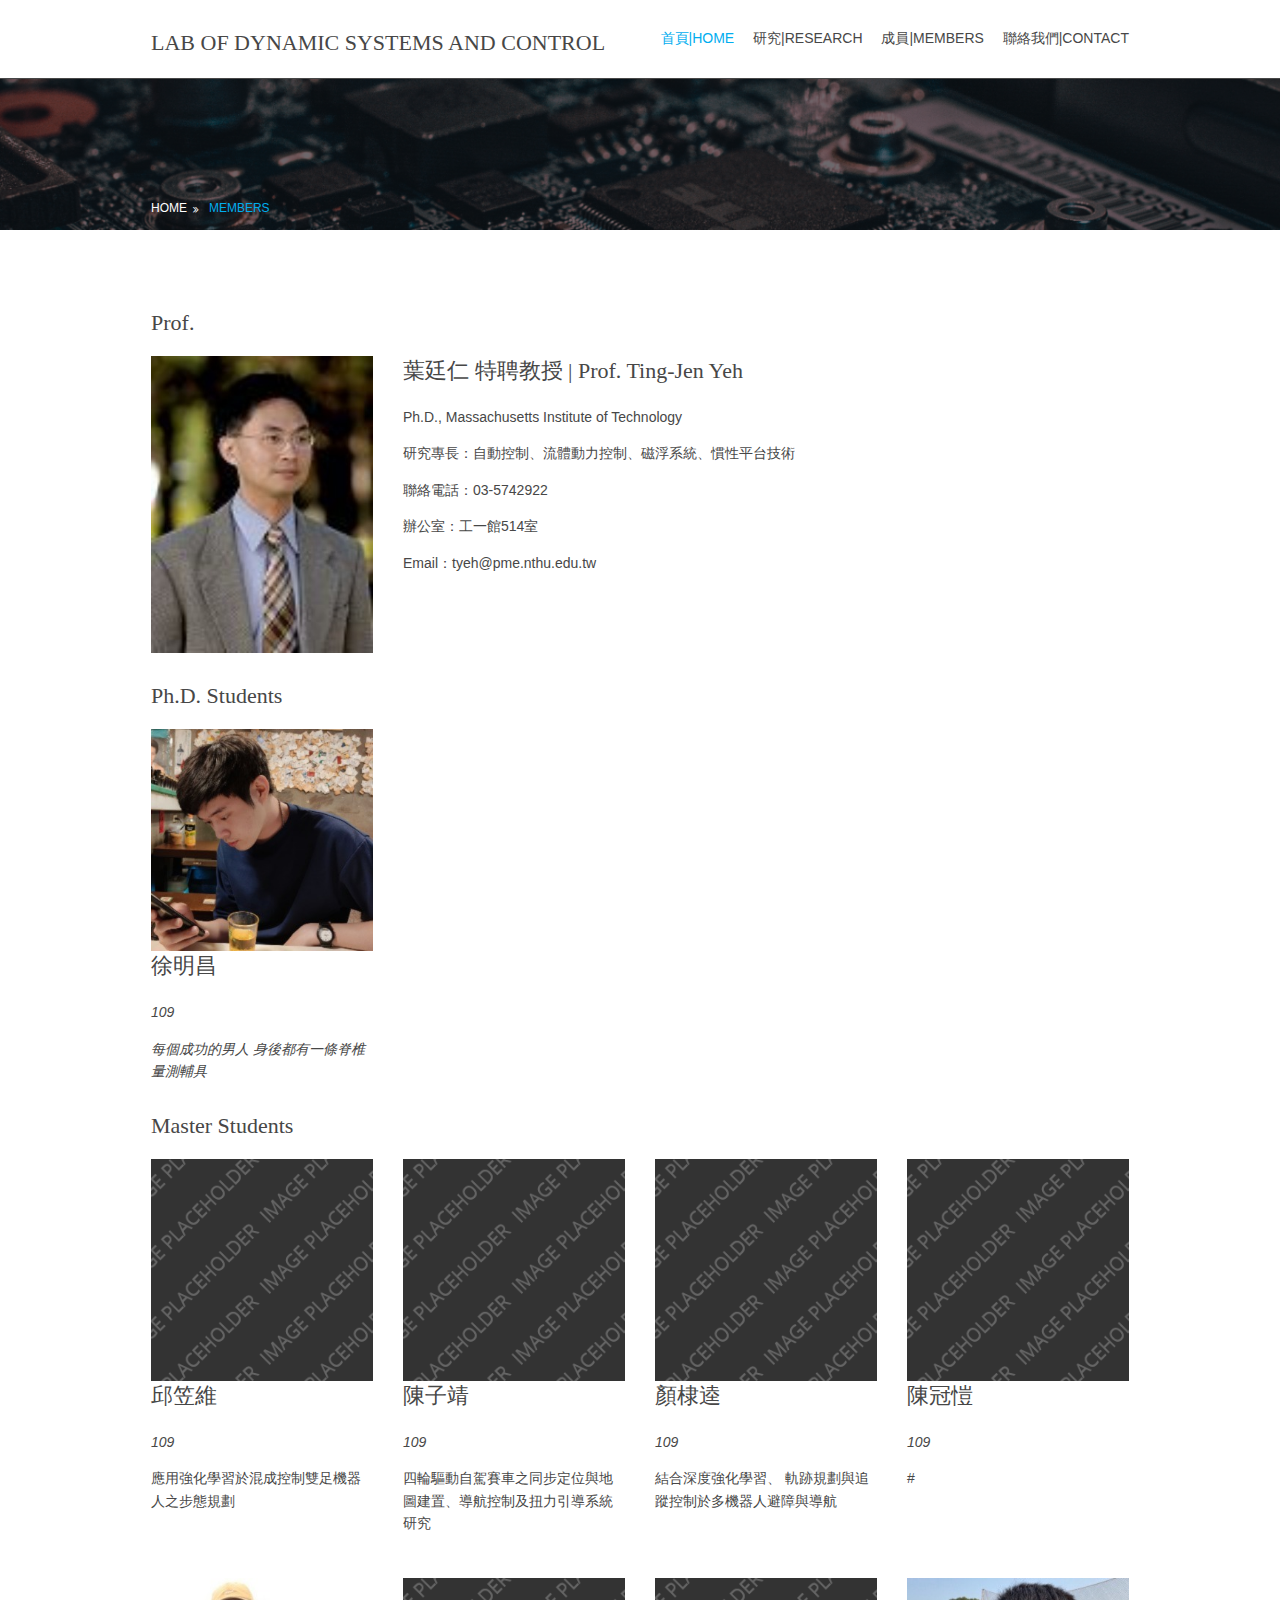
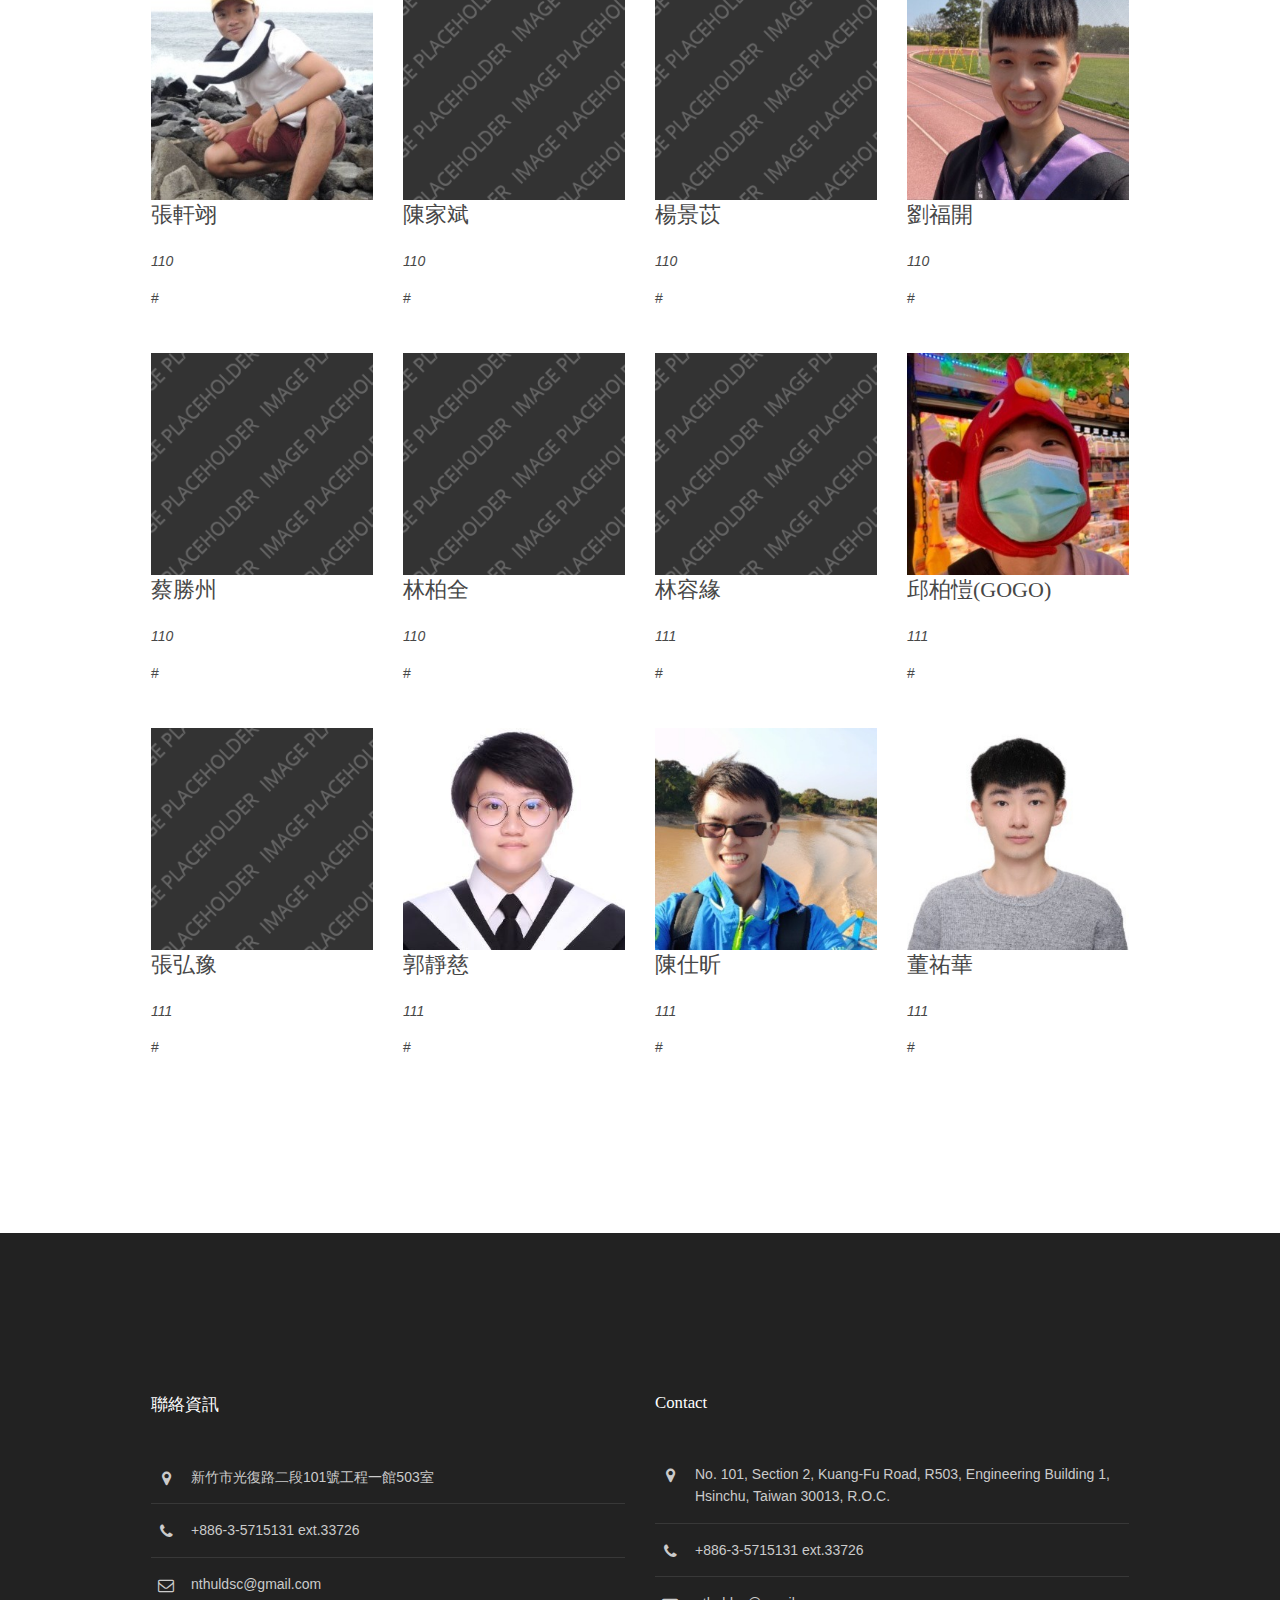
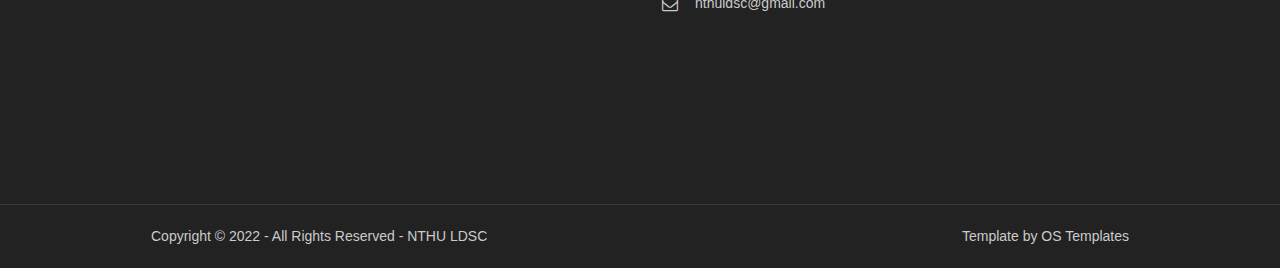
==== pages/member.html @ 20bbfbe1 "1.4" ====
<!DOCTYPE html>
<!--
Template Name: Jeren
Author: <a href="https://www.os-templates.com/">OS Templates</a>
Author URI: https://www.os-templates.com/
Licence: Free to use under our free template licence terms
Licence URI: https://www.os-templates.com/template-terms
-->
<html lang="">
<!-- To declare your language - read more here: https://www.w3.org/International/questions/qa-html-language-declarations -->

<head>
    <title>LDSC | Members</title>
    <meta charset="utf-8">
    <meta name="viewport" content="width=device-width, initial-scale=1.0, maximum-scale=1.0, user-scalable=no">
    <link href="../layout/styles/layout.css" rel="stylesheet" type="text/css" media="all">
</head>

<body id="top">
    <div class="wrapper row1">
        <header id="header" class="hoc clear">
            <div id="logo" class="fl_left">
                <h1><a href="index.html">Lab of Dynamic Systems and Control</a></h1>
            </div>
            <nav id="mainav" class="fl_right">
                <ul class="clear">
                    <li class="active"><a href="../index.html">首頁|Home</a></li>
                    <li><a href="research.html">研究|Research</a></li>
                    <li><a href="member.html">成員|Members</a></li>
                    <li><a href="#contact">聯絡我們|Contact</a></li>
                </ul>
            </nav>
        </header>
    </div>

    <div class="bgded overlay" style="background-image:url('../images/demo/backgrounds/01_test.jpg');">
        <div id="breadcrumb" class="hoc clear">
            <ul>
                <li><a href="../index.html">Home</a></li>
                <li><a href="member.html">Members</a></li>
            </ul>
        </div>
    </div>


    <div class="wrapper row3">
        <main class="hoc container clear">
            <div class="content">
                <div id="gallery">
                    <figure>
                        <header class="heading">Prof.</header>
                        <ul class="nospace clear">
                            <li class="one_quarter first">
                                <img src="../images/members/YEH_TING_JEN.jpg" alt="">
                            </li>

                            <div class="two_quarter">
                                <h6 class="heading">葉廷仁 特聘教授 | Prof. Ting-Jen Yeh</h6>
                                <span>Ph.D., Massachusetts Institute of Technology</span>
                                <p>研究專長：自動控制、流體動力控制、磁浮系統、慣性平台技術</p>
                                <p>聯絡電話：03-5742922</p>
                                <p>辦公室：工一館514室</p>
                                <p>Email：tyeh@pme.nthu.edu.tw</p>

                            </div>
                        </ul>
                    </figure>
                    <figure>
                        <header class="heading">Ph.D. Students</header>
                        <ul class="nospace clear">
                            <li class="one_quarter first">
                                <article>
                                    <figure>
                                        <img src="../images/members/XU_MING_CHANG.jpg" alt="">
                                        <figcaption class="heading">徐明昌</figcaption>
                                    </figure>
                                    <em>109</em>
                                    <p></p>
                                    <em>每個成功的男人 身後都有一條脊椎量測輔具</em>
                                </article>
                            </li>
                        </ul>
                    </figure>
                    <figure>
                        <header class="heading">Master Students</header>
                        <ul class="nospace clear">
                            <li class="one_quarter first">
                                <article>
                                    <figure>
                                        <img src="../images/demo/gallery/01.png" alt="">
                                        <figcaption class="heading">邱笠維</figcaption>
                                    </figure>
                                    <em>109</em>
                                    <p>應用強化學習於混成控制雙足機器人之步態規劃</p>
                                </article>
                            </li>
                            <li class="one_quarter">
                                <article>
                                    <figure>
                                        <img src="../images/demo/gallery/01.png" alt="">
                                        <figcaption class="heading">陳子靖</figcaption>
                                    </figure>
                                    <em>109</em>
                                    <p>四輪驅動自駕賽車之同步定位與地圖建置、導航控制及扭力引導系統研究</p>
                                </article>
                            </li>
                            <li class="one_quarter">
                                <article>
                                    <figure>
                                        <img src="../images/demo/gallery/01.png" alt="">
                                        <figcaption class="heading">顏棣逵</figcaption>
                                    </figure>
                                    <em>109</em>
                                    <p>結合深度強化學習、 軌跡規劃與追蹤控制於多機器人避障與導航</p>
                                </article>
                            </li>
                            <li class="one_quarter">
                                <article>
                                    <figure>
                                        <img src="../images/demo/gallery/01.png" alt="">
                                        <figcaption class="heading">陳冠愷</figcaption>
                                    </figure>
                                    <em>109</em>
                                    <p>#</p>
                                </article>
                            </li>

                            <li class="one_quarter first">
                                <article>
                                    <figure>
                                        <img src="../images/members/ZHANG_XUAN_YI.jpg" alt="">
                                        <figcaption class="heading">張軒翊</figcaption>
                                    </figure>
                                    <em>110</em>
                                    <p>#</p>
                                </article>
                            </li>
                            <li class="one_quarter">
                                <article>
                                    <figure>
                                        <img src="../images/demo/gallery/01.png" alt="">
                                        <figcaption class="heading">陳家斌</figcaption>
                                    </figure>
                                    <em>110</em>
                                    <p>#</p>
                                </article>
                            </li>
                            <li class="one_quarter">
                                <article>
                                    <figure>
                                        <img src="../images/demo/gallery/01.png" alt="">
                                        <figcaption class="heading">楊景苡</figcaption>
                                    </figure>
                                    <em>110</em>
                                    <p>#</p>
                                </article>
                            </li>
                            <li class="one_quarter">
                                <article>
                                    <figure>
                                        <img src="../images/members/LIU_FU_KAI.jpg" alt="">
                                        <figcaption class="heading">劉福開</figcaption>
                                    </figure>
                                    <em>110</em>
                                    <p>#</p>
                                </article>
                            </li>

                            <li class="one_quarter first">
                                <article>
                                    <figure>
                                        <img src="../images/demo/gallery/01.png" alt="">
                                        <figcaption class="heading">蔡勝州</figcaption>
                                    </figure>
                                    <em>110</em>
                                    <p>#</p>
                                </article>
                            </li>
                            <li class="one_quarter">
                                <article>
                                    <figure>
                                        <img src="../images/demo/gallery/01.png" alt="">
                                        <figcaption class="heading">林柏全</figcaption>
                                    </figure>
                                    <em>110</em>
                                    <p>#</p>
                                </article>
                            </li>
                            <li class="one_quarter">
                                <article>
                                    <figure>
                                        <img src="../images/demo/gallery/01.png" alt="">
                                        <figcaption class="heading">林容緣</figcaption>
                                    </figure>
                                    <em>111</em>
                                    <p>#</p>
                                </article>
                            </li>
                            <li class="one_quarter">
                                <article>
                                    <figure>
                                        <img src="../images/members/CHIU_PO_KAI.jpg" alt="">
                                        <figcaption class="heading">邱柏愷(GOGO)</figcaption>
                                    </figure>
                                    <em>111</em>
                                    <p>#</p>
                                </article>
                            </li>

                            <li class="one_quarter first">
                                <article>
                                    <figure>
                                        <img src="../images/demo/gallery/01.png" alt="">
                                        <figcaption class="heading">張弘豫</figcaption>
                                    </figure>
                                    <em>111</em>
                                    <p>#</p>
                                </article>
                            </li>
                            <li class="one_quarter">
                                <article>
                                    <figure>
                                        <img src="../images/members/GUO_JING_CI.jpg" alt="">
                                        <figcaption class="heading">郭靜慈</figcaption>
                                    </figure>
                                    <em>111</em>
                                    <p>#</p>
                                </article>
                            </li>
                            <li class="one_quarter">
                                <article>
                                    <figure>
                                        <img src="../images/members/CHEN_SHI_XIN.jpg" alt="">
                                        <figcaption class="heading">陳仕昕</figcaption>
                                    </figure>
                                    <em>111</em>
                                    <p>#</p>
                                </article>
                            </li>
                            <li class="one_quarter">
                                <article>
                                    <figure>
                                        <img src="../images/members/DONG_YOU_HUA.jpg" alt="">
                                        <figcaption class="heading">董祐華</figcaption>
                                    </figure>
                                    <em>111</em>
                                    <p>#</p>
                                </article>
                            </li>

                        </ul>
                    </figure>
                </div>
            </div>
            <div class="clear"></div>
        </main>
    </div>


    <div class="wrapper row4">
        <footer id="footer" class="hoc clear">
            <div class="wrapper row4" id="contact">
                <footer id="footer" class="hoc clear">
                    <div class="two_quarter first">
                        <h6 class="heading">聯絡資訊</h6>
                        <ul class="nospace btmspace-30 linklist contact">
                            <li><i class="fa fa-map-marker"></i>
                                <address>
                                    新竹市光復路二段101號工程一館503室
                                </address>
                            </li>

                            <li><i class="fa fa-phone"></i> +886-3-5715131 ext.33726</li>
                            <li><i class="fa fa-envelope-o"></i> nthuldsc@gmail.com</li>
                        </ul>
                    </div>

                    <div class="two_quarter">
                        <h6 class="heading">Contact</h6>
                        <ul class="nospace btmspace-30 linklist contact">
                            <li><i class="fa fa-map-marker"></i>
                                <address>
                                    No. 101, Section 2, Kuang-Fu Road, R503, Engineering Building 1, Hsinchu, Taiwan
                                    30013,
                                    R.O.C.
                                </address>
                            </li>

                            <li><i class="fa fa-phone"></i> +886-3-5715131 ext.33726</li>
                            <li><i class="fa fa-envelope-o"></i> nthuldsc@gmail.com</li>
                        </ul>
                    </div>
                </footer>
            </div>
        </footer>
    </div>


    <div class="wrapper row5">
        <div id="copyright" class="hoc clear">
            <p class="fl_left">Copyright &copy; 2022 - All Rights Reserved - NTHU LDSC</a></p>
            <p class="fl_right">Template by <a target="_blank" href="https://www.os-templates.com/"
                    title="Free Website Templates">OS Templates</a></p>
        </div>
    </div>


    <a id="backtotop" href="#top"><i class="fa fa-chevron-up"></i></a>
    <!-- JAVASCRIPTS -->
    <script src="../layout/scripts/jquery.min.js"></script>
    <script src="../layout/scripts/jquery.backtotop.js"></script>
    <script src="../layout/scripts/jquery.mobilemenu.js"></script>
</body>

</html>
---- layout/styles/layout.css ----
@charset "utf-8";
/*
Template Name: Jeren
Author: <a href="https://www.os-templates.com/">OS Templates</a>
Author URI: https://www.os-templates.com/
Licence: Free to use under our free template licence terms
Licence URI: https://www.os-templates.com/template-terms
File: Layout CSS
*/

@import url("font-awesome.min.css");
@import url("custom.flexslider.css");
@import url("framework.css");

/* Rows
--------------------------------------------------------------------------------------------------------------- */
.row0, .row0 a{}
.row1{border-bottom:1px solid;}
.row2{border-bottom:1px solid;}
.row3, .row3 a{}
.row4, .row4 a{}
.row5{border-top:1px solid;}


/* Top Bar
--------------------------------------------------------------------------------------------------------------- */
#topbar{padding:15px 0; font-size:.8rem; text-transform:uppercase;}

#topbar *{margin:0;}
#topbar ul li{display:inline-block; margin-right:10px; padding-right:15px; border-right:1px solid;}
#topbar ul li:last-child{margin-right:0; padding-right:0; border-right:none;}
#topbar i{margin:0 5px 0 0; line-height:normal;}


/* Header
--------------------------------------------------------------------------------------------------------------- */
#header{}

#header #logo{margin:30px 0 0 0;}
#header #logo h1{margin:0; padding:0; font-size:22px; text-transform:uppercase;}


/* Page Intro
--------------------------------------------------------------------------------------------------------------- */
#pageintro{padding:150px 0;}

#pageintro li article{display:block; max-width:75%; margin:0 auto; text-align:center;}
#pageintro li article *{margin:0;}
#pageintro li p:first-of-type{margin-bottom:10px; font-style:italic;}
#pageintro li .heading{margin-bottom:30px; font-size:3rem; word-wrap:break-word;}
#pageintro li p:nth-of-type(2){line-height:1.5rem;}
#pageintro li footer{margin-top:40px;}


/* Content Area
--------------------------------------------------------------------------------------------------------------- */
.container{padding:80px 0;}

/* Content */
.container .content{}

.sectiontitle{display:block; max-width:65%; margin:0 auto 60px; text-align:center;}
.sectiontitle *{margin:0;}

.services li:nth-child(-n+3){margin-bottom:50px;}/* Adds bottom margin to the first three elements only */
.services > li:last-child{margin-bottom:0;}/* Used when elements stack in small viewports */
.services article{display:block; text-align:center;}
.services article *{margin:0 0 15px 0;}
.services article > :last-child{margin-bottom:0;}
.services article .heading{font-size:1.2rem;}

.logos li:last-child{margin-bottom:0;}/* Used when elements stack in small viewports */
.logos li a{display:inline-block; max-width:100%;}

.excerpt{display:inline-block; width:100%; max-width:320px; padding-bottom:20px;}
.excerpt img{}
.excerpt .excerpttxt{display:block; position:relative; max-width:84%; margin:-40px auto; padding:20px; text-align:center;}
.excerpt .excerpttxt > ul{margin:0 0 15px 0; padding:0; font-size:.8rem;}
.excerpt .excerpttxt > ul li{display:inline-block; margin-right:8px;}
.excerpt .excerpttxt > ul li:first-child::after{margin-left:10px; content:"|";}
.excerpt .excerpttxt > ul li:last-child{margin-right:0;}
.excerpt .heading{margin:0 0 30px 0;}
.excerpt p:last-of-type{margin:0; padding:0;}

/* Comments */
#comments ul{margin:0 0 40px 0; padding:0; list-style:none;}
#comments li{margin:0 0 10px 0; padding:15px;}
#comments .avatar{float:right; margin:0 0 10px 10px; padding:3px; border:1px solid;}
#comments address{font-weight:bold;}
#comments time{font-size:smaller;}
#comments .comcont{display:block; margin:0; padding:0;}
#comments .comcont p{margin:10px 5px 10px 0; padding:0;}

#comments form{display:block; width:100%;}
#comments input, #comments textarea{width:100%; padding:10px; border:1px solid;}
#comments textarea{overflow:auto;}
#comments div{margin-bottom:15px;}
#comments input[type="submit"], #comments input[type="reset"]{display:inline-block; width:auto; min-width:150px; margin:0; padding:8px 5px; cursor:pointer;}

/* Sidebar */
.container .sidebar{}

.sidebar .sdb_holder{margin-bottom:50px;}
.sidebar .sdb_holder:last-child{margin-bottom:0;}


/* Footer
--------------------------------------------------------------------------------------------------------------- */
#footer{padding:80px 0;}

#footer .heading{margin-bottom:50px; font-size:1.2rem;}

#footer .linklist li{display:block; margin-bottom:15px; padding:0 0 15px 0; border-bottom:1px solid;}
#footer .linklist li:last-child{margin:0; padding:0; border:none;}
#footer .linklist li::before, #footer .linklist li::after{display:table; content:"";}
#footer .linklist li, #footer .linklist li::after{clear:both;}

#footer .contact{}
#footer .contact.linklist li, #footer .contact.linklist li:last-child{position:relative; padding-left:40px;}
#footer .contact li *{margin:0; padding:0; line-height:1.6;}
#footer .contact li i{display:block; position:absolute; top:0; left:0; width:30px; font-size:16px; text-align:center;}

#footer input, #footer button{border:1px solid;}
#footer input{display:block; width:100%; padding:8px;}
#footer button{padding:8px 18px 10px; text-transform:uppercase; font-weight:700; cursor:pointer;}


/* Copyright
--------------------------------------------------------------------------------------------------------------- */
#copyright{padding:20px 0;}
#copyright *{margin:0; padding:0;}


/* Transition Fade
This gives a smooth transition to "ALL" elements used in the layout - other than the navigation form used in mobile devices
If you don't want it to fade all elements, you have to list the ones you want to be faded individually
Delete it completely to stop fading
--------------------------------------------------------------------------------------------------------------- */
*, *::before, *::after{transition:all .28s ease-in-out;}
#mainav form *{transition:none !important;}


/* ------------------------------------------------------------------------------------------------------------ */
/* ------------------------------------------------------------------------------------------------------------ */
/* ------------------------------------------------------------------------------------------------------------ */
/* ------------------------------------------------------------------------------------------------------------ */
/* ------------------------------------------------------------------------------------------------------------ */


/* Navigation
--------------------------------------------------------------------------------------------------------------- */
nav ul, nav ol{margin:0; padding:0; list-style:none;}

#mainav, #breadcrumb, .sidebar nav{line-height:normal;}
#mainav .drop::after, #mainav li li .drop::after, #breadcrumb li a::after, .sidebar nav a::after{position:absolute; font-family:"FontAwesome"; font-size:10px; line-height:10px;}

/* Top Navigation */
#mainav{}
#mainav ul{text-transform:uppercase;}
#mainav ul ul{z-index:9999; position:absolute; width:180px; text-transform:none;}
#mainav ul ul ul{left:180px; top:0;}
#mainav li{display:inline-block; position:relative; margin:0 15px 0 0; padding:0;}
#mainav li:last-child{margin-right:0;}
#mainav li li{width:100%; margin:0;}
#mainav li a{display:block; padding:30px 0;}
#mainav li li a{border:solid; border-width:0 0 1px 0;}
#mainav .drop{padding-left:15px;}
#mainav li li a, #mainav li li .drop{display:block; margin:0; padding:10px 15px;}
#mainav .drop::after, #mainav li li .drop::after{content:"\f0d7";}
#mainav .drop::after{top:35px; left:5px;}
#mainav li li .drop::after{top:15px; left:5px;}
#mainav ul ul{visibility:hidden; opacity:0;}
#mainav ul li:hover > ul{visibility:visible; opacity:1;}

#mainav form{display:none; margin:0; padding:0;}
#mainav form select, #mainav form select option{display:block; cursor:pointer; outline:none;}
#mainav form select{width:100%; padding:5px; border:none;}
#mainav form select option{margin:5px; padding:0; border:none;}

/* Breadcrumb */
#breadcrumb{padding:120px 0 15px;}
#breadcrumb ul{margin:0; padding:0; list-style:none; text-transform:uppercase;}
#breadcrumb li{display:inline-block; margin:0 6px 0 0; padding:0;}
#breadcrumb li a{display:block; position:relative; margin:0; padding:0 12px 0 0; font-size:12px;}
#breadcrumb li a::after{top:3px; right:0; content:"\f101";}
#breadcrumb li:last-child a{margin:0; padding:0;}
#breadcrumb li:last-child a::after{display:none;}

/* Sidebar Navigation */
.sidebar nav{display:block; width:100%;}
.sidebar nav li{margin:0 0 3px 0; padding:0;}
.sidebar nav a{display:block; position:relative; margin:0; padding:5px 10px 5px 15px; text-decoration:none; border:solid; border-width:0 0 1px 0;}
.sidebar nav a::after{top:9px; left:5px; content:"\f101";}
.sidebar nav ul ul a{padding-left:35px;}
.sidebar nav ul ul a::after{left:25px;}
.sidebar nav ul ul ul a{padding-left:55px;}
.sidebar nav ul ul ul a::after{left:45px;}

/* Pagination */
.pagination{display:block; width:100%; text-align:center; clear:both;}
.pagination li{display:inline-block; margin:0 2px 0 0;}
.pagination li:last-child{margin-right:0;}
.pagination a, .pagination strong{display:block; padding:8px 11px; border:1px solid; background-clip:padding-box; font-weight:normal;}

/* Back to Top */
#backtotop{z-index:999; display:inline-block; position:fixed; visibility:hidden; bottom:20px; right:20px; width:36px; height:36px; line-height:36px; font-size:16px; text-align:center; opacity:.2;}
#backtotop i{display:block; width:100%; height:100%; line-height:inherit;}
#backtotop.visible{visibility:visible; opacity:.5;}
#backtotop:hover{opacity:1;}


/* Tables
--------------------------------------------------------------------------------------------------------------- */
table, th, td{border:1px solid; border-collapse:collapse; vertical-align:top;}
table, th{table-layout:auto;}
table{width:100%; margin-bottom:15px;}
th, td{padding:5px 8px;}
td{border-width:0 1px;}


/* Gallery
--------------------------------------------------------------------------------------------------------------- */
#gallery{display:block; width:100%; margin-bottom:50px;}
#gallery figure figcaption{display:block; width:100%; clear:both;}
#gallery li{margin-bottom:30px;}


/* Font Awesome Social Icons
--------------------------------------------------------------------------------------------------------------- */
.faico{margin:0; padding:0; list-style:none;}
.faico li{display:inline-block; margin:8px 5px 0 0; padding:0; line-height:normal;}
.faico li:last-child{margin-right:0;}
.faico a{display:inline-block; width:36px; height:36px; line-height:36px; font-size:18px; text-align:center;}

.faico a{color:#inherit; background-color:#353535;}
.faico a:hover{color:#FFFFFF;}

.faicon-dribble:hover{background-color:#EA4C89;}
.faicon-facebook:hover{background-color:#3B5998;}
.faicon-google-plus:hover{background-color:#DB4A39;}
.faicon-linkedin:hover{background-color:#0E76A8;}
.faicon-twitter:hover{background-color:#00ACEE;}
.faicon-vk:hover{background-color:#4E658E;}


/* ------------------------------------------------------------------------------------------------------------ */
/* ------------------------------------------------------------------------------------------------------------ */
/* ------------------------------------------------------------------------------------------------------------ */
/* ------------------------------------------------------------------------------------------------------------ */
/* ------------------------------------------------------------------------------------------------------------ */


/* Colours
--------------------------------------------------------------------------------------------------------------- */
body{color:#CBCBCB; background-color:#222222;}
a{color:#00ADEF;}
a:active, a:focus{background:transparent;}/* IE10 + 11 Bugfix - prevents grey background */
hr, .borderedbox{border-color:#D7D7D7;}
label span{color:#FF0000; background-color:inherit;}
input:focus, textarea:focus, *:required:focus{border-color:#00ADEF;}

.overlay{color:#FFFFFF; background-color:inherit;}
.overlay::after{color:inherit; background-color:rgba(0,0,0,.55);}
.overlay.light{color:#474747;}
.overlay.light::after{background-color:rgba(255,255,255,.9);}

.btn, .btn.inverse:hover{color:#FFFFFF; background-color:#00ADEF; border-color:#00ADEF;}
.btn:hover, .btn.inverse{color:inherit; background-color:transparent; border-color:inherit;}

blockquote::before{color:rgba(255,255,255,.2);}

.icon{color:#00ADEF; border-color:#D7D7D7;}
a > .icon:hover, .services article:hover .icon{color:#FFFFFF; background-color:#00ADEF; border-color:#00ADEF;}


/* Rows */
.row0, .row0 a{color:#474747; background-color:#EFEFEF;}
.row1{color:#474747; background-color:#FFFFFF;}
.row2{color:#474747; background-color:#EFEFEF; border-color:#D7D7D7;}
.row3{color:#474747; background-color:#FFFFFF;}
.row4{color:#CBCBCB; background-color:#222222;}
.row5, .row5 a{color:#CBCBCB; background-color:#222222;}
.row5{border-color:rgba(255,255,255,.1);}


/* Top Bar */
#topbar ul li{border-color:rgba(0,0,0,.1);}
#topbar > div:last-of-type li:first-child a{color:#00ADEF;}


/* Header */
#header #logo a{color:inherit;}


/* Content Area */
.excerpt .excerpttxt{color:inherit; background-color:#FFFFFF;}


/* Footer */
#footer .heading{color:#FFFFFF;}
#footer hr, #footer .borderedbox, #footer .linklist li{border-color:rgba(255,255,255,.1);}

#footer input, #footer button{border-color:transparent;}
#footer input{color:#FFFFFF; background-color:#353535;}
#footer input:focus{border-color:#00ADEF;}
#footer button{color:#FFFFFF; background-color:#00ADEF;}


/* Navigation */
#mainav li a{color:inherit;}
#mainav .active a, #mainav a:hover, #mainav li:hover > a{color:#00ADEF; background-color:inherit;}
#mainav li li a, #mainav .active li a{color:#FFFFFF; background-color:rgba(0,0,0,.6); border-color:rgba(0,0,0,.6);}
#mainav li li:hover > a, #mainav .active .active > a{color:#FFFFFF; background-color:#00ADEF;}
#mainav form select{color:#FFFFFF; background-color:#000000;}

#breadcrumb a{color:inherit; background-color:inherit;}
#breadcrumb li:last-child a{color:#00ADEF;}

.container .sidebar nav a{color:inherit; border-color:#D7D7D7;}
.container .sidebar nav a:hover{color:#00ADEF;}

.pagination a, .pagination strong{border-color:#D7D7D7;}
.pagination .current *{color:#FFFFFF; background-color:#00ADEF;}

#backtotop{color:#FFFFFF; background-color:#00ADEF;}


/* Tables + Comments */
table, th, td, #comments .avatar, #comments input, #comments textarea{border-color:#D7D7D7;}
#comments input:focus, #comments textarea:focus, #comments *:required:focus{border-color:#00ADEF;}
th{color:#FFFFFF; background-color:#373737;}
tr, #comments li, #comments input[type="submit"], #comments input[type="reset"]{color:inherit; background-color:#FBFBFB;}
tr:nth-child(even), #comments li:nth-child(even){color:inherit; background-color:#F7F7F7;}
table a, #comments a{background-color:inherit;}

/* Team
--------------------------------------------------------------------------------------------------------------- */
#team{}

#team li:last-child{margin-bottom:0;}/* Used when elements stack in small viewports */
#team article{display:block; text-align:center; padding:35px 25px;}
#team article *{margin:0; padding:0;}
#team article figure{}
#team article figure a{margin-bottom:35px;}
#team article figure .imgover::before, #team article figure img{border-radius:50%;}
#team article figure figcaption{line-height:1;}
#team article em{display:block; margin-bottom:25px; font-style:normal; font-size:.8rem;}
#team article p{}
#team article footer{margin-top:35px;}
#team article footer .faico{display:block; text-align:center;}
#team article footer .faico li{display:inline-block; margin:0 12px 0 0;}
#team article footer .faico a{display:block; width:auto; height:auto; line-height:1; font-size:1.2rem;}


/* ------------------------------------------------------------------------------------------------------------ */
/* ------------------------------------------------------------------------------------------------------------ */
/* ------------------------------------------------------------------------------------------------------------ */
/* ------------------------------------------------------------------------------------------------------------ */
/* ------------------------------------------------------------------------------------------------------------ */


/* Media Queries
--------------------------------------------------------------------------------------------------------------- */
@-ms-viewport{width:device-width;}


/* Max Wrapper Width - Laptop, Desktop etc.
--------------------------------------------------------------------------------------------------------------- */
@media screen and (min-width:978px){
	.hoc{max-width:978px;}
}


/* Mobile Devices
--------------------------------------------------------------------------------------------------------------- */
@media screen and (max-width:900px){
	.hoc{max-width:90%;}

	#topbar{}

	#header{padding:30px 0 15px;}
	#header #logo{margin:0;}

	#mainav{}
	#mainav ul{display:none;}
	#mainav form{display:block;}

	#breadcrumb{}

	.container{}
	#comments input[type="reset"]{margin-top:10px;}
	.pagination li{display:inline-block; margin:0 5px 5px 0;}

	#footer{}

	#copyright{}
	#copyright p:first-of-type{margin-bottom:10px;}
}


@media screen and (max-width:750px){
	.imgl, .imgr{display:inline-block; float:none; margin:0 0 10px 0;}
	.fl_left, .fl_right{display:block; float:none;}
	.group .group > *:last-child, .clear .clear > *:last-child, .clear .group > *:last-child, .group .clear > *:last-child{margin-bottom:0;}/* Experimental - Needs more testing in different situations, stops double margin when stacking */
	.one_half, .one_third, .two_third, .one_quarter, .two_quarter, .three_quarter{display:block; float:none; width:auto; margin:0 0 50px 0; padding:0;}

	#topbar{padding-top:15px; text-align:center;}
	#topbar ul{margin:0 0 15px 0; line-height:normal;}

	#header{text-align:center;}
	#header #logo{margin-bottom:15px;}

	.sectiontitle{max-width:none; text-align:left;}
}


@media screen and (max-width:450px){
	#topbar ul li{margin-bottom:2px; padding-right:0; border-right:none;}
}


/* Other
--------------------------------------------------------------------------------------------------------------- */
@media screen and (max-width:650px){
	.scrollable{display:block; width:100%; margin:0 0 30px 0; padding:0 0 15px 0; overflow:auto; overflow-x:scroll;}
	.scrollable table{margin:0; padding:0; white-space:nowrap;}

	.inline li{display:block; margin-bottom:10px;}
	.pushright li{margin-right:0;}

	.font-x2{font-size:1.4rem;}
	.font-x3{font-size:1.6rem;}

	#pageintro li article{max-width:none; width:100%;}
	#pageintro li .heading{font-size:1.6rem;}
}
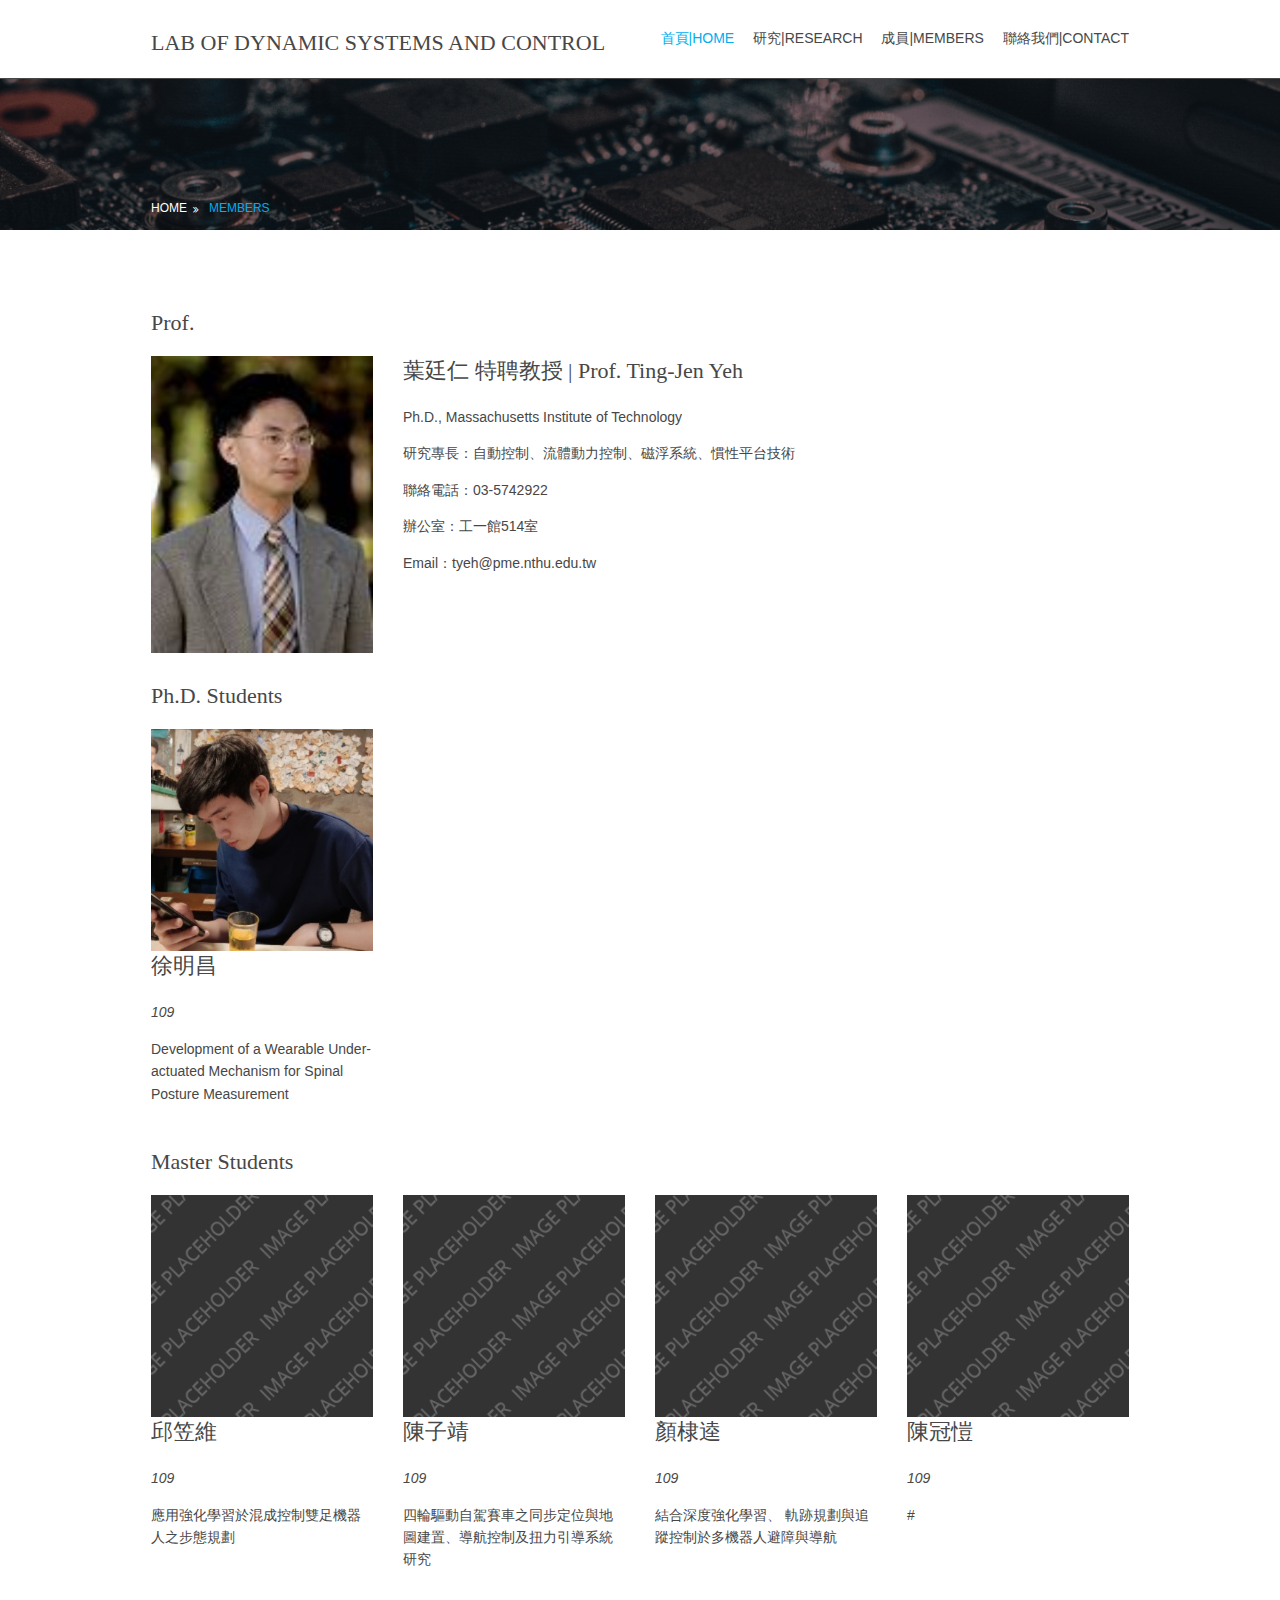
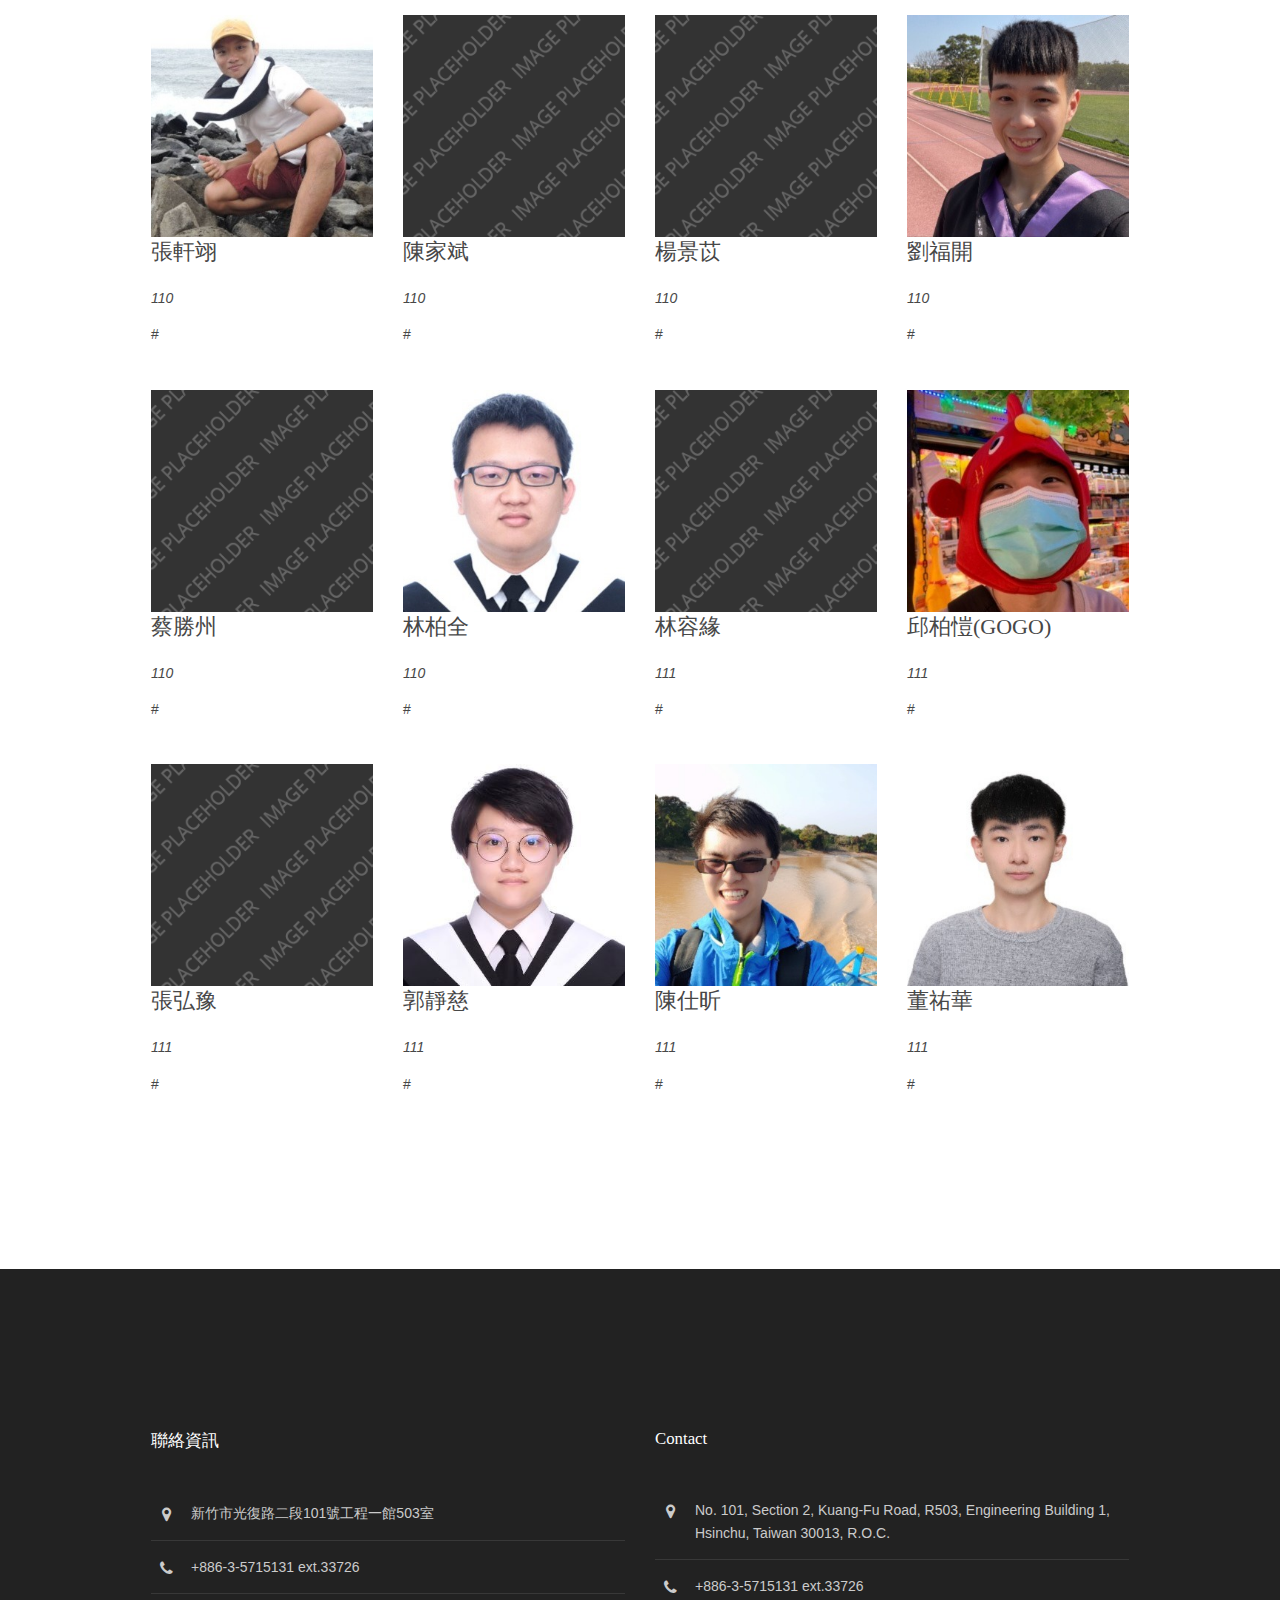
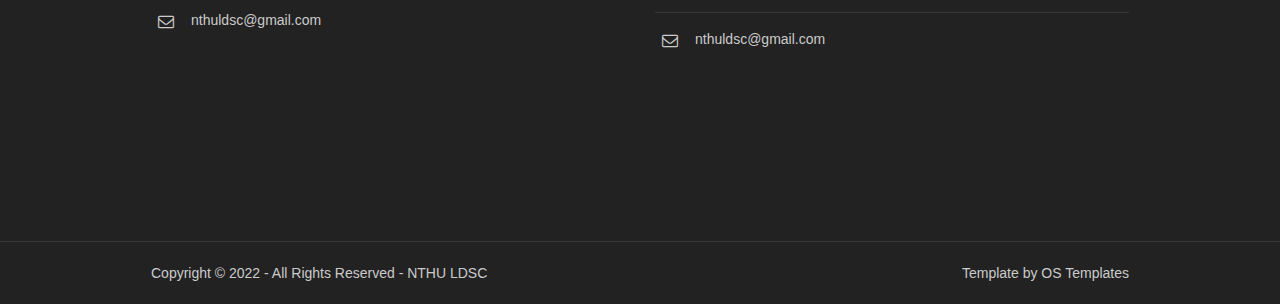
==== commit 8ae1e796: "1.4" ====
--- a/pages/member.html
+++ b/pages/member.html
@@ -75,8 +75,7 @@
                                         <figcaption class="heading">徐明昌</figcaption>
                                     </figure>
                                     <em>109</em>
-                                    <p></p>
-                                    <em>每個成功的男人 身後都有一條脊椎量測輔具</em>
+                                    <p>Development of a Wearable Under-actuated Mechanism for Spinal Posture Measurement</p>
                                 </article>
                             </li>
                         </ul>
@@ -179,7 +178,7 @@
                             <li class="one_quarter">
                                 <article>
                                     <figure>
-                                        <img src="../images/demo/gallery/01.png" alt="">
+                                        <img src="../images/members/LIN_PO_CHUAN.jpg" alt="">
                                         <figcaption class="heading">林柏全</figcaption>
                                     </figure>
                                     <em>110</em>
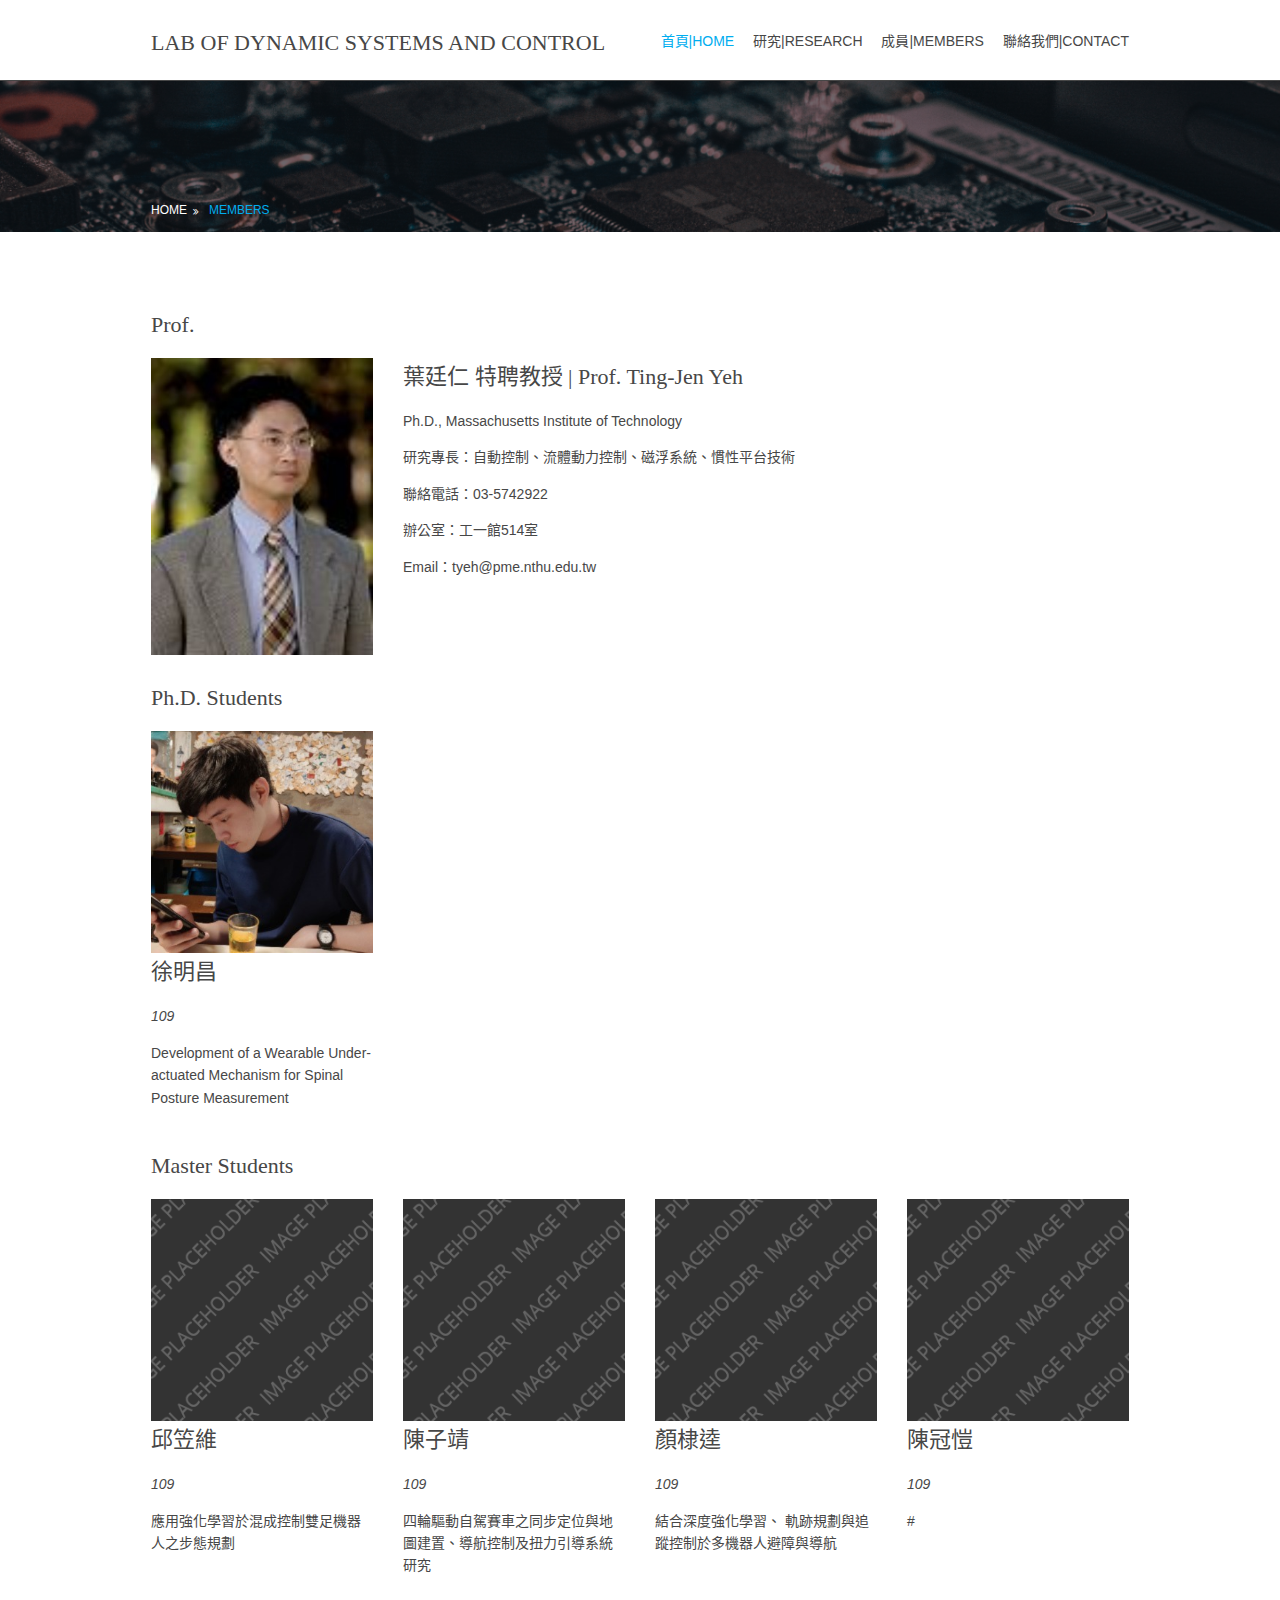
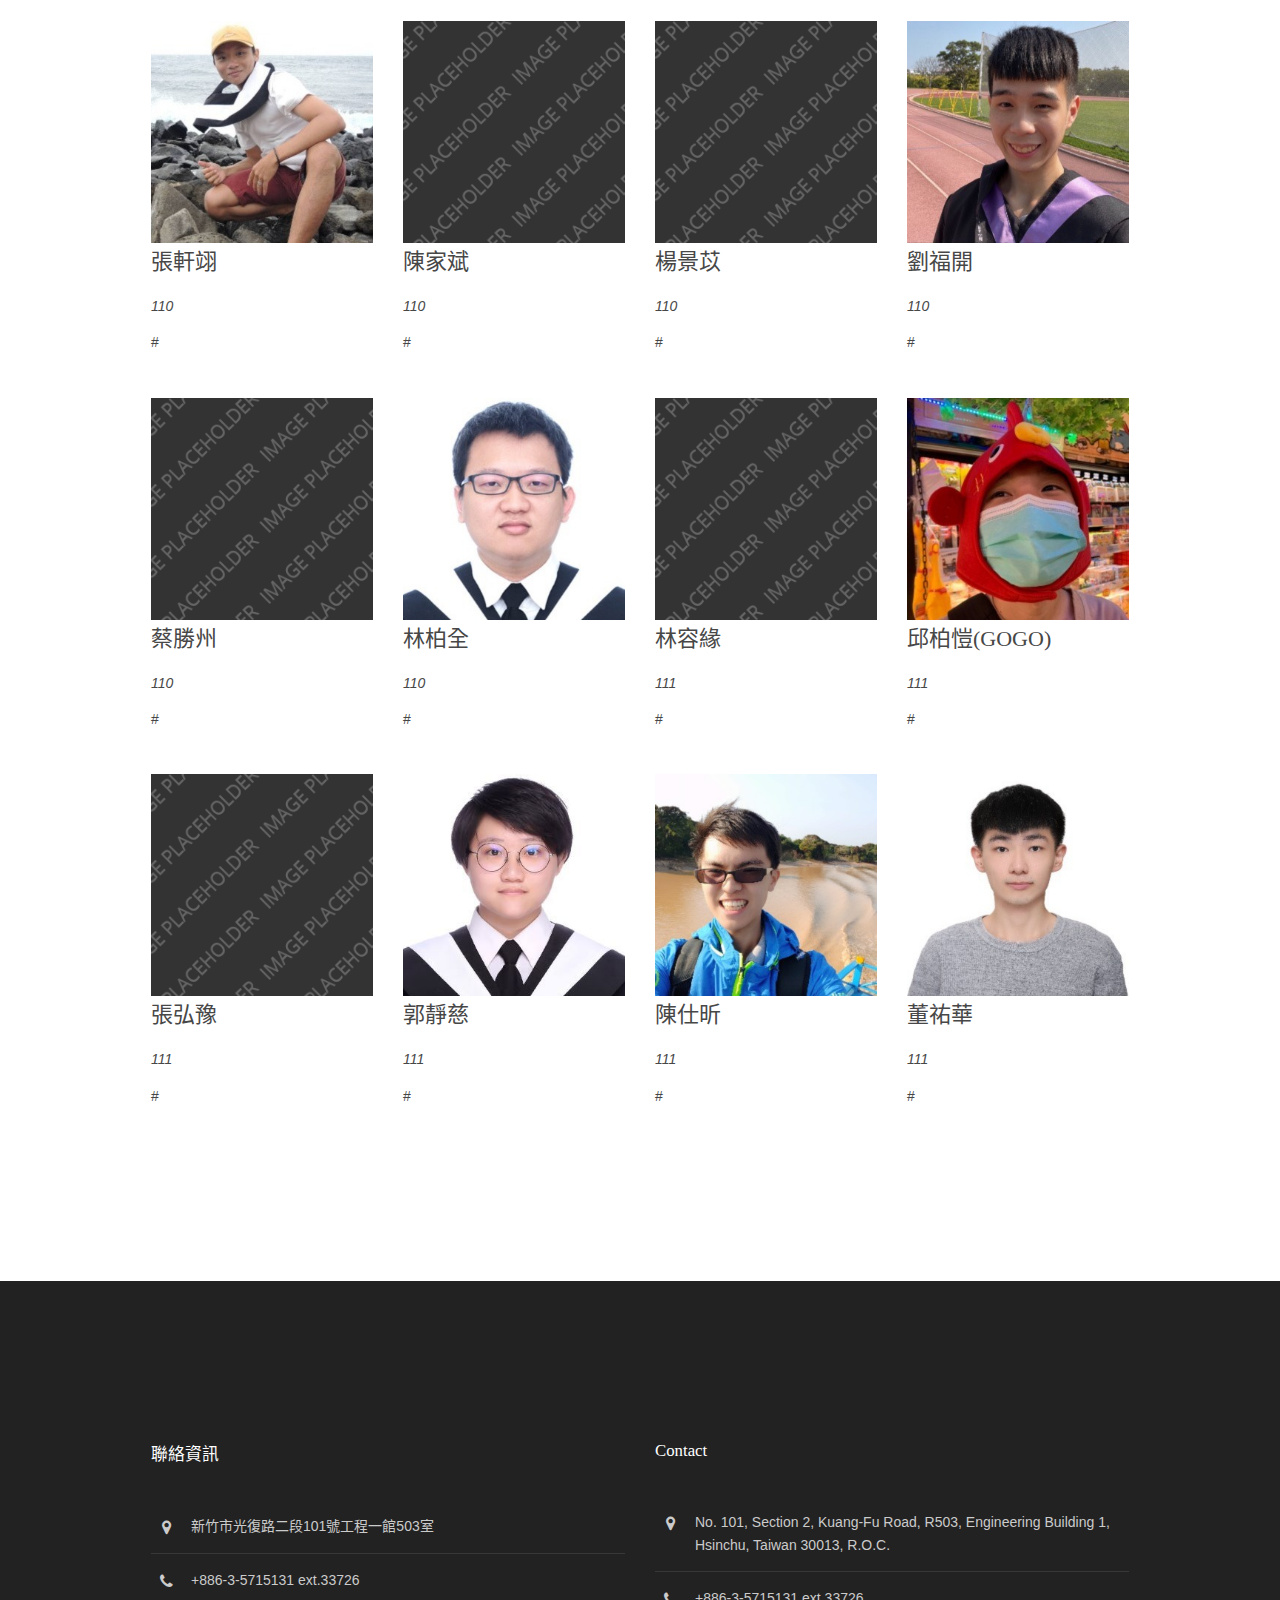
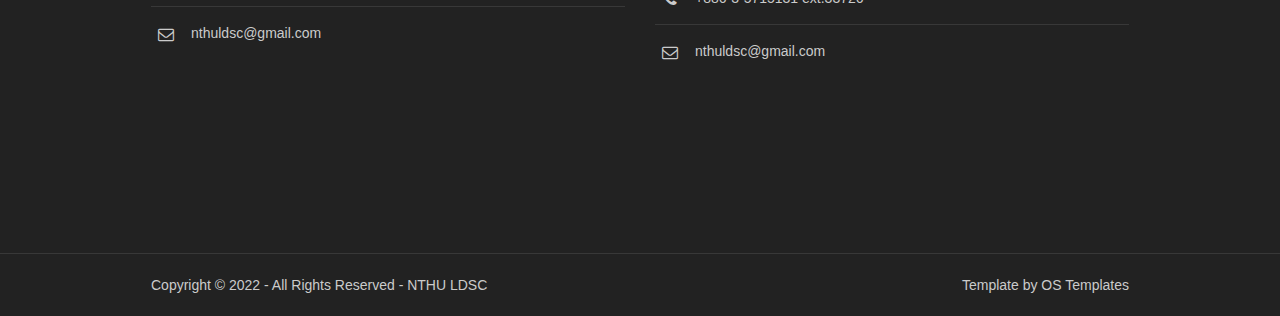
==== commit f88932f2: "1.6" ====
--- a/pages/member.html
+++ b/pages/member.html
@@ -6,7 +6,7 @@
 Licence: Free to use under our free template licence terms
 Licence URI: https://www.os-templates.com/template-terms
 -->
-<html lang="">
+<html lang="zh-TW">
 <!-- To declare your language - read more here: https://www.w3.org/International/questions/qa-html-language-declarations -->
 
 <head>
@@ -33,6 +33,7 @@
         </header>
     </div>
 
+    
     <div class="bgded overlay" style="background-image:url('../images/demo/backgrounds/01_test.jpg');">
         <div id="breadcrumb" class="hoc clear">
             <ul>
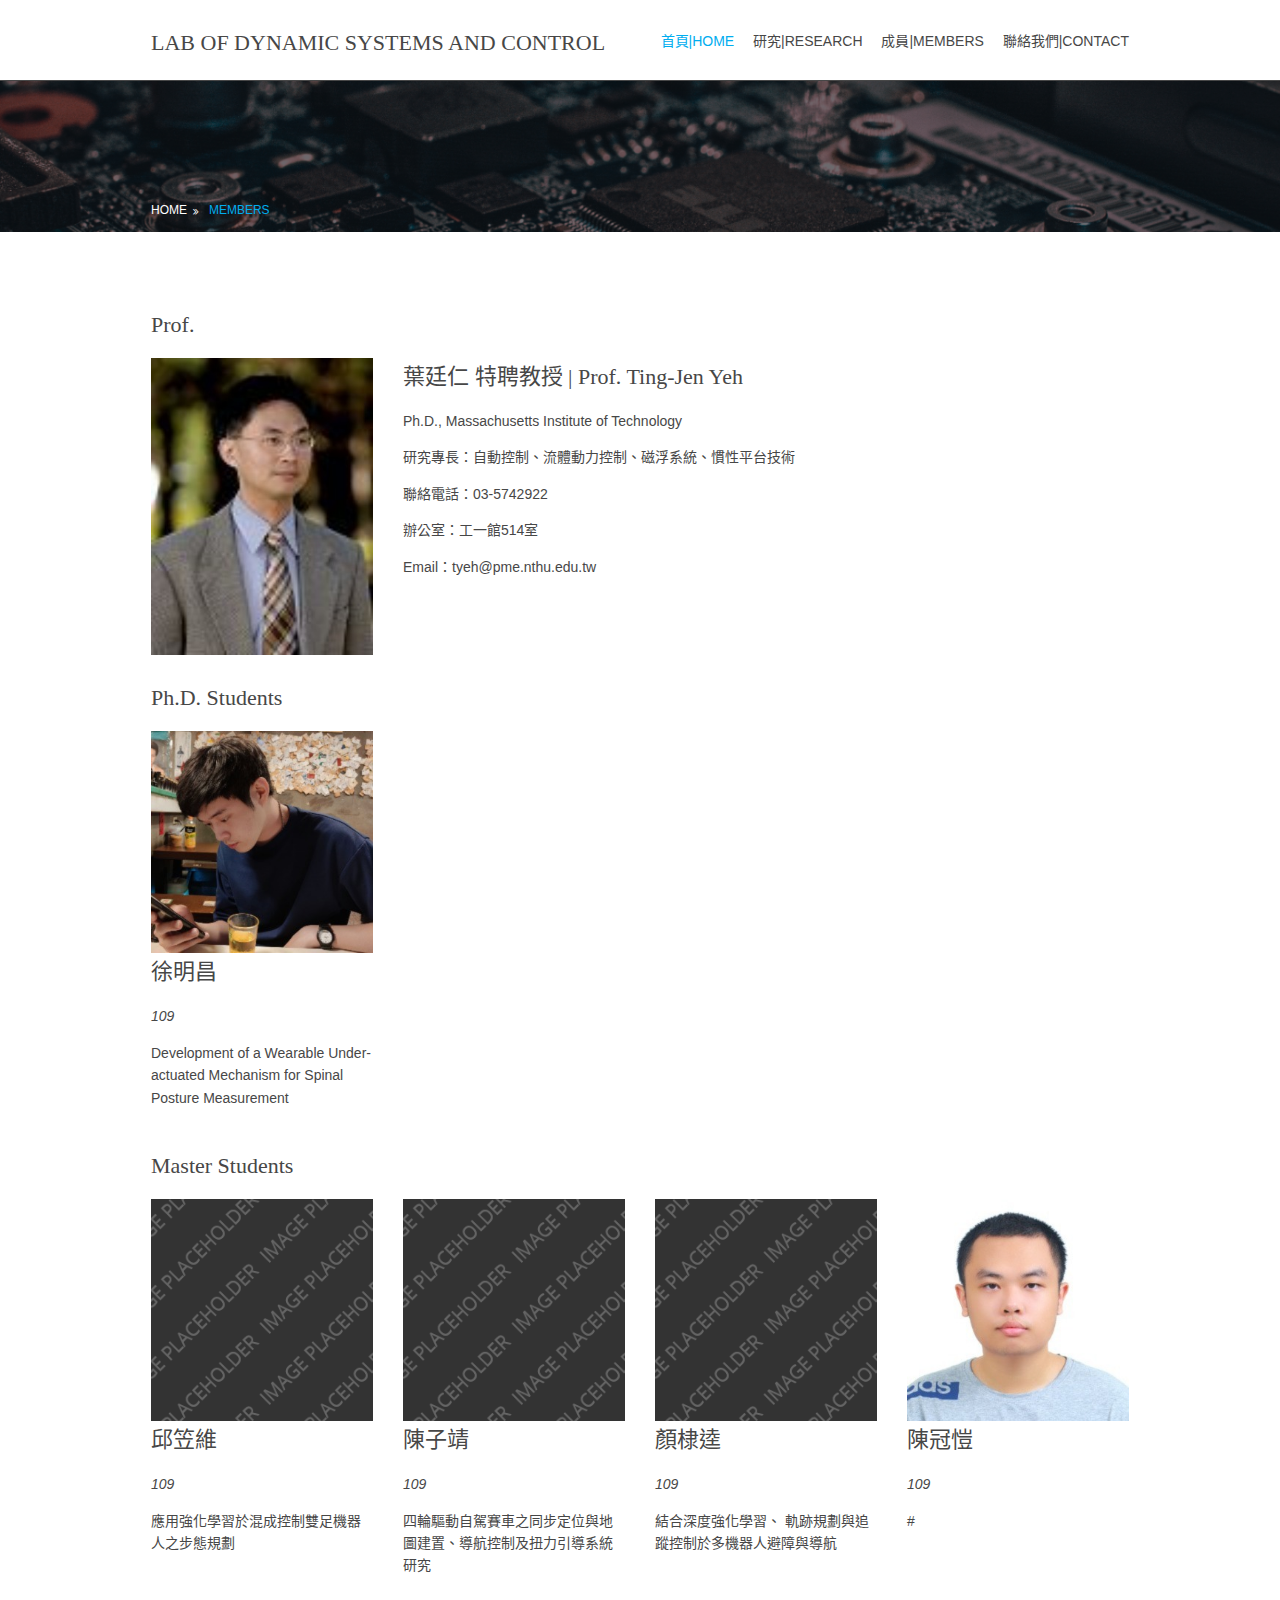
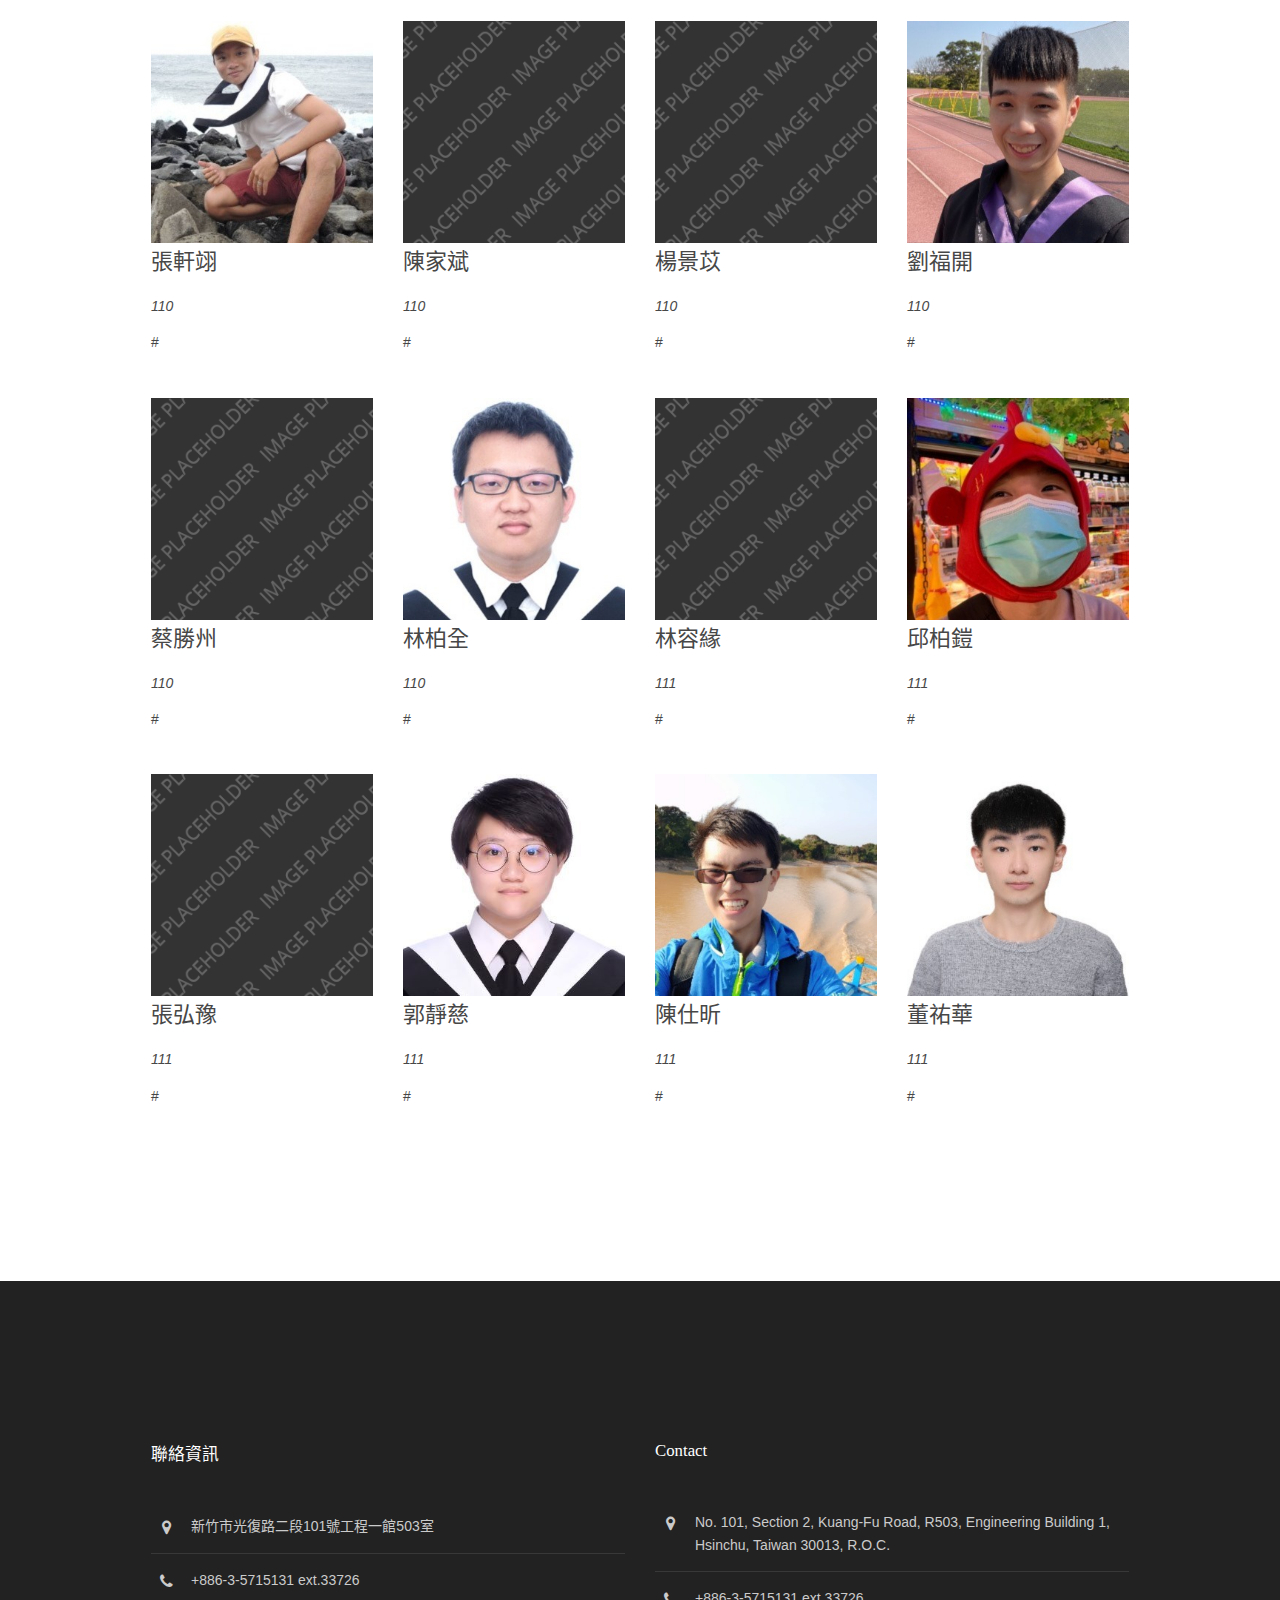
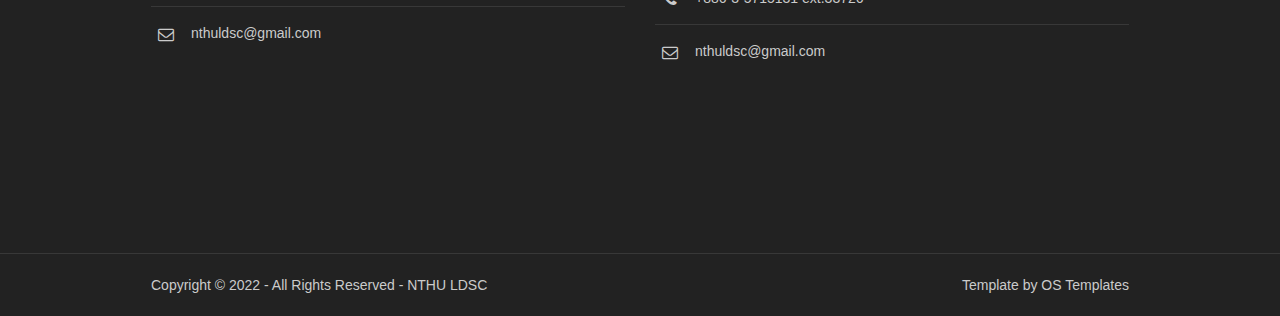
==== commit 641f2e85: "1.7" ====
--- a/pages/member.html
+++ b/pages/member.html
@@ -117,7 +117,7 @@
                             <li class="one_quarter">
                                 <article>
                                     <figure>
-                                        <img src="../images/demo/gallery/01.png" alt="">
+                                        <img src="../images/members/CHEN_GUAN_KAI.jpg" alt="">
                                         <figcaption class="heading">陳冠愷</figcaption>
                                     </figure>
                                     <em>109</em>
@@ -200,7 +200,7 @@
                                 <article>
                                     <figure>
                                         <img src="../images/members/CHIU_PO_KAI.jpg" alt="">
-                                        <figcaption class="heading">邱柏愷(GOGO)</figcaption>
+                                        <figcaption class="heading">邱柏鎧</figcaption>
                                     </figure>
                                     <em>111</em>
                                     <p>#</p>
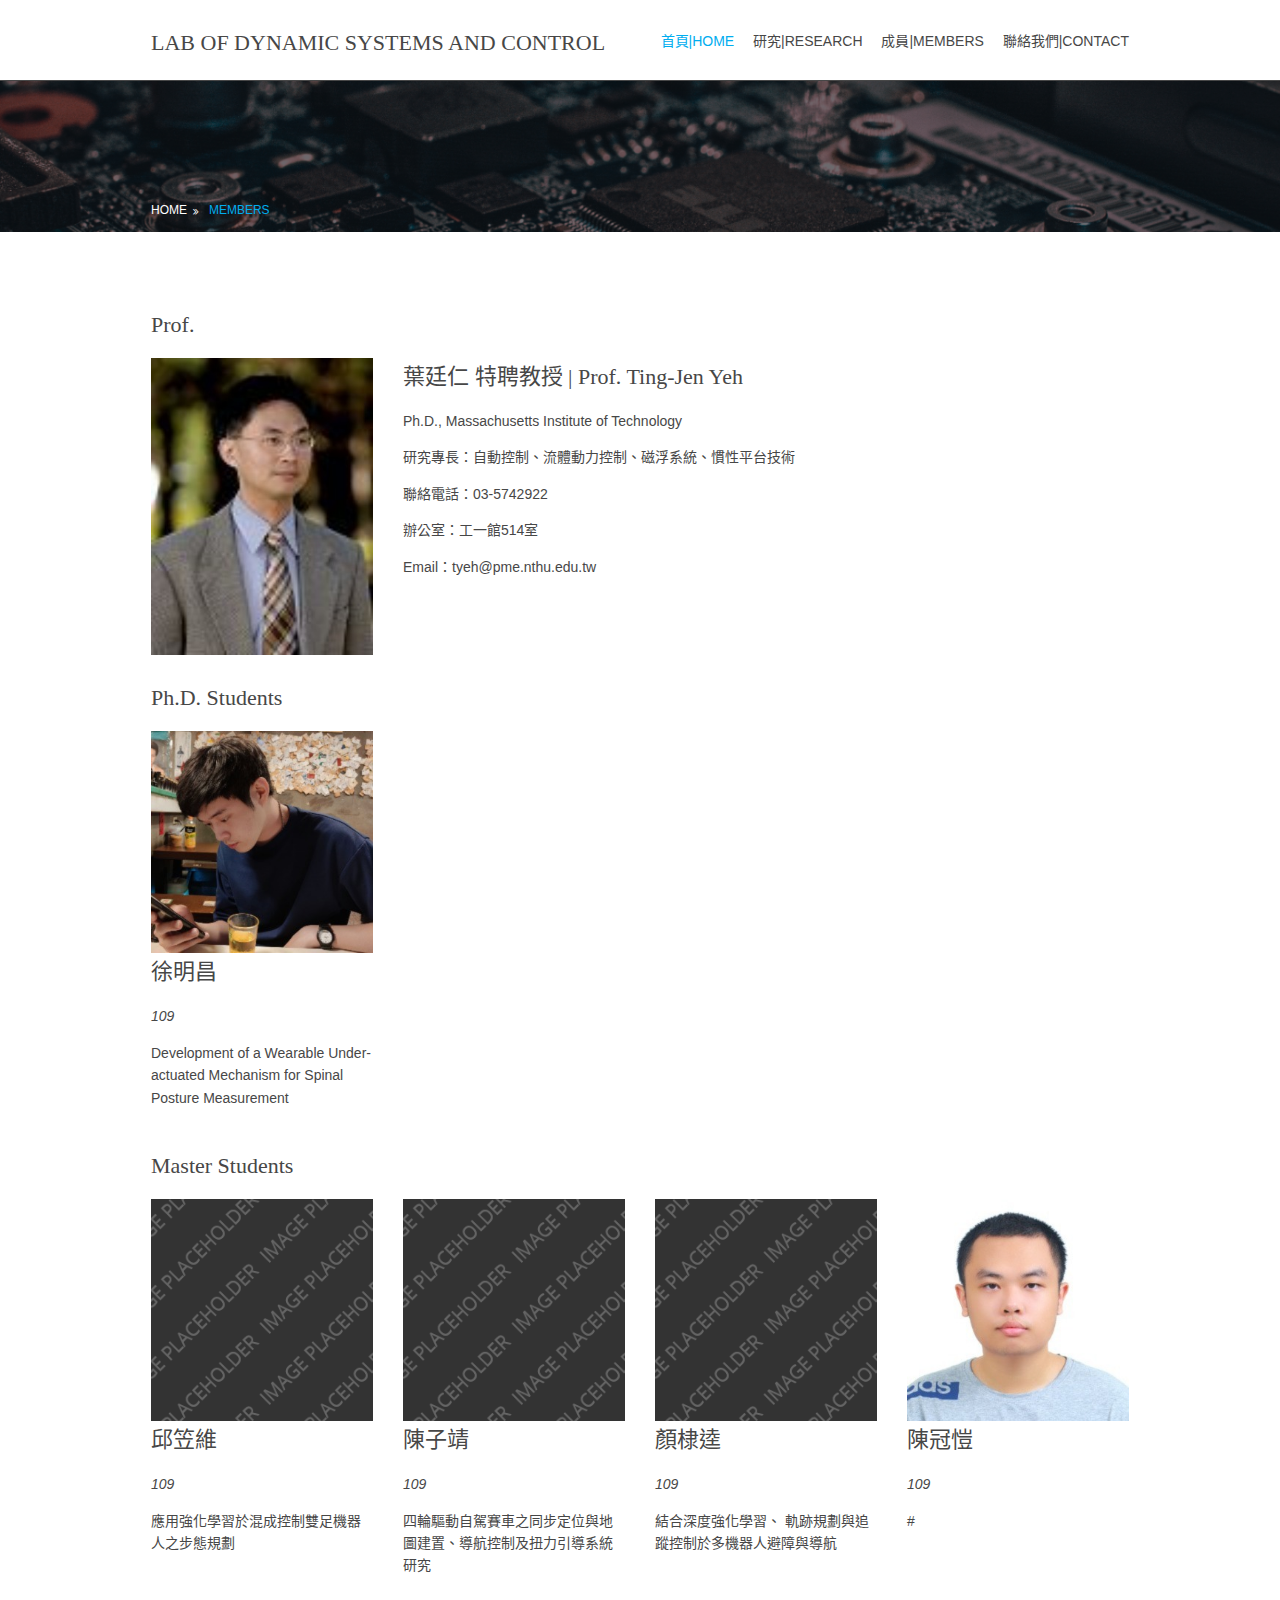
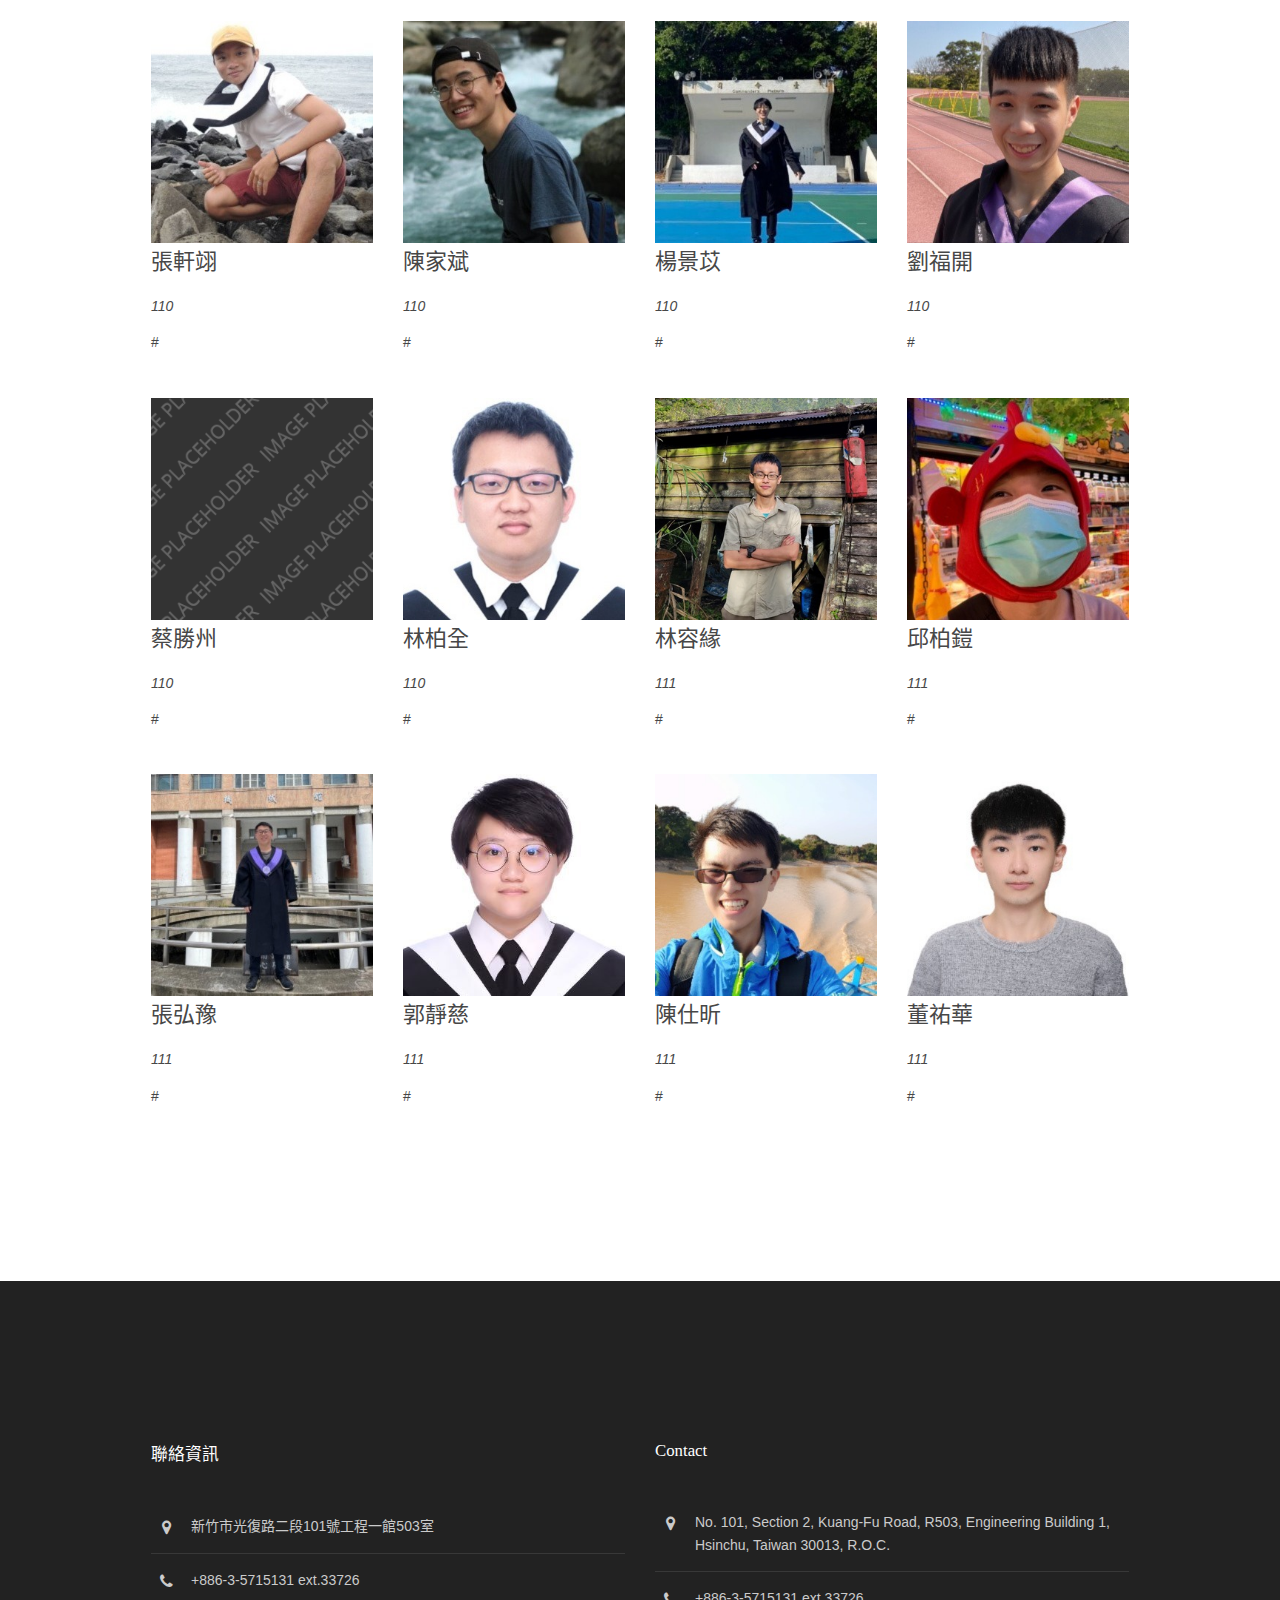
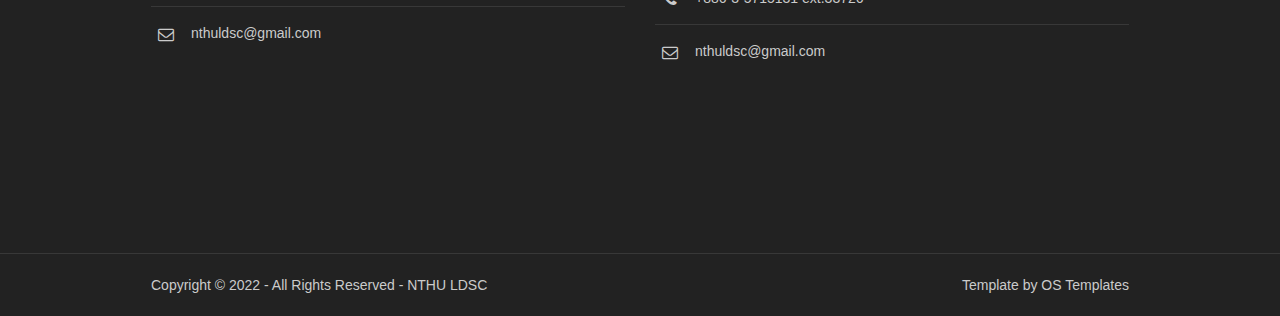
==== commit c4277f75: "1.7" ====
--- a/pages/member.html
+++ b/pages/member.html
@@ -138,7 +138,7 @@
                             <li class="one_quarter">
                                 <article>
                                     <figure>
-                                        <img src="../images/demo/gallery/01.png" alt="">
+                                        <img src="../images/members/CHEN_JIA_BIN.jpg" alt="">
                                         <figcaption class="heading">陳家斌</figcaption>
                                     </figure>
                                     <em>110</em>
@@ -148,7 +148,7 @@
                             <li class="one_quarter">
                                 <article>
                                     <figure>
-                                        <img src="../images/demo/gallery/01.png" alt="">
+                                        <img src="../images/members/YANG_JING_YI.jpg" alt="">
                                         <figcaption class="heading">楊景苡</figcaption>
                                     </figure>
                                     <em>110</em>
@@ -189,7 +189,7 @@
                             <li class="one_quarter">
                                 <article>
                                     <figure>
-                                        <img src="../images/demo/gallery/01.png" alt="">
+                                        <img src="../images/members/LIN_RONG_YUAN.jpg" alt="">
                                         <figcaption class="heading">林容緣</figcaption>
                                     </figure>
                                     <em>111</em>
@@ -210,7 +210,7 @@
                             <li class="one_quarter first">
                                 <article>
                                     <figure>
-                                        <img src="../images/demo/gallery/01.png" alt="">
+                                        <img src="../images/members/ZHANG_HONG_YU.jpg" alt="">
                                         <figcaption class="heading">張弘豫</figcaption>
                                     </figure>
                                     <em>111</em>
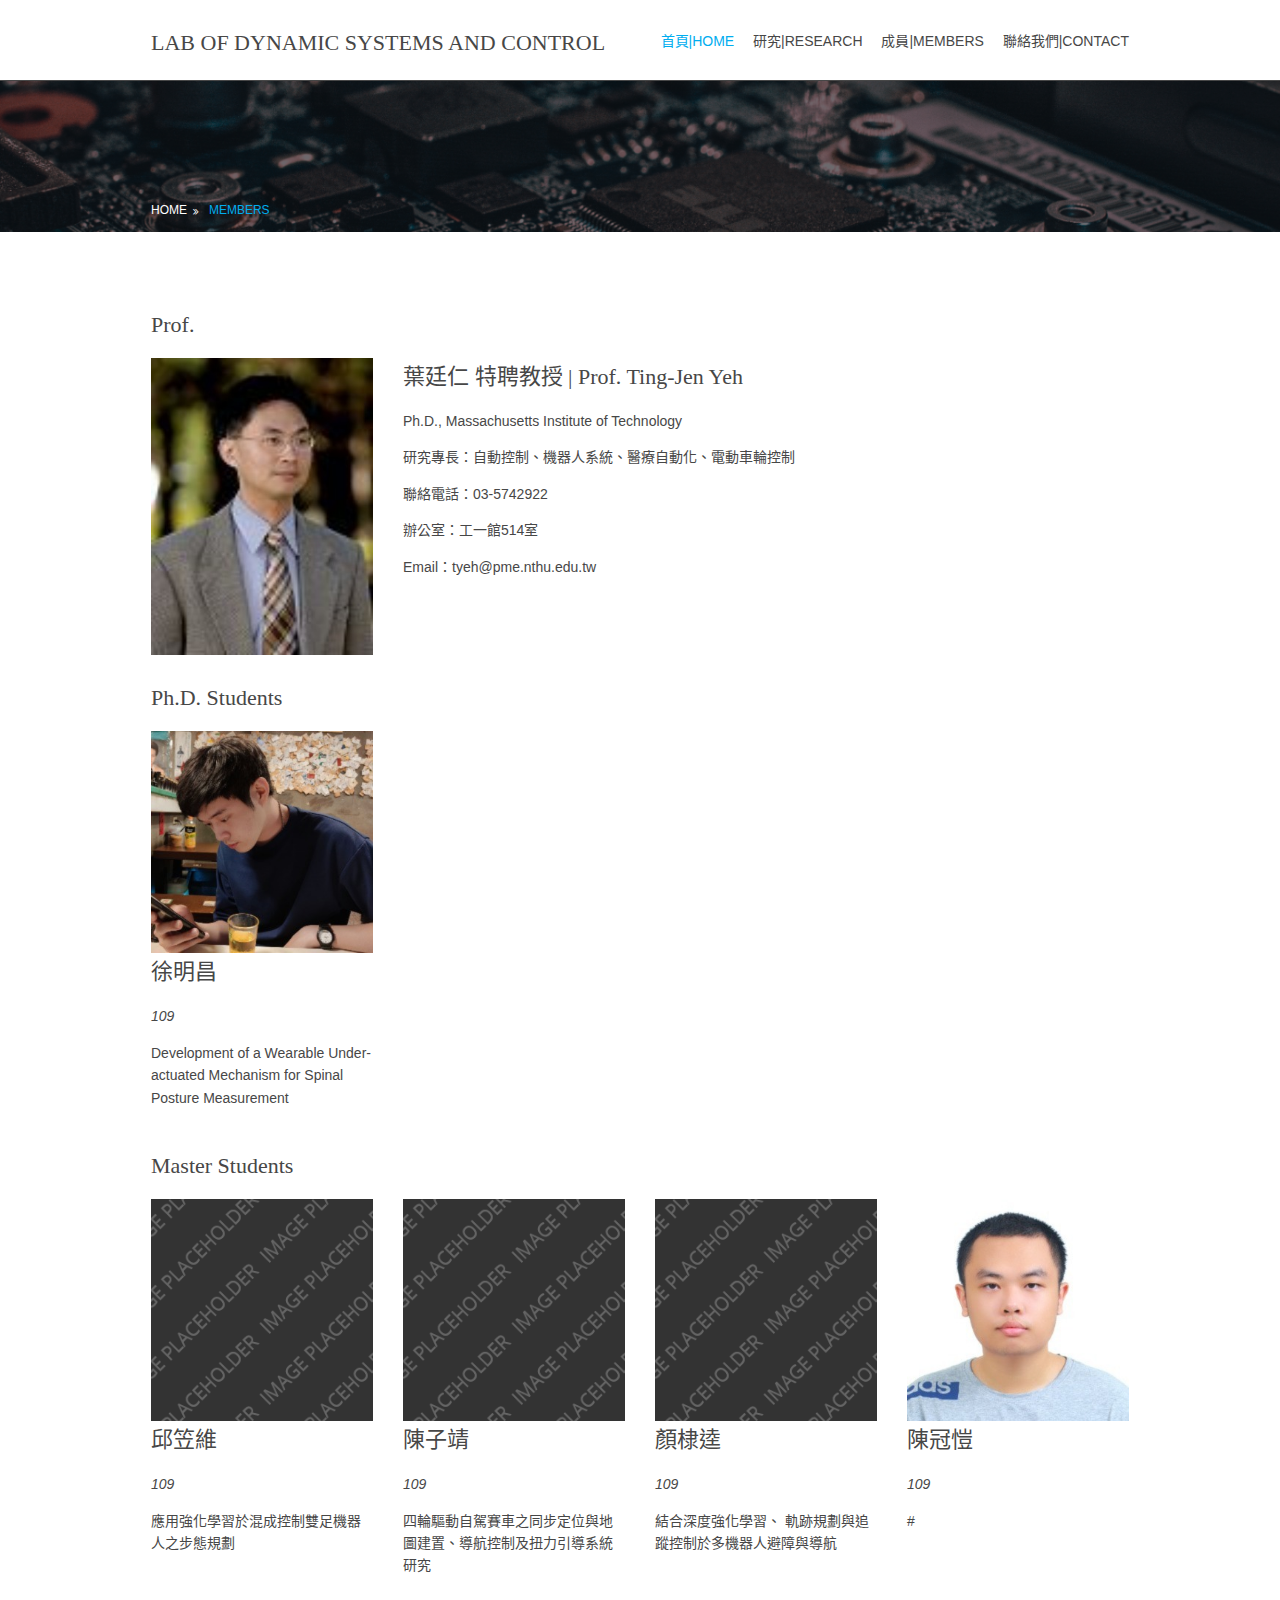
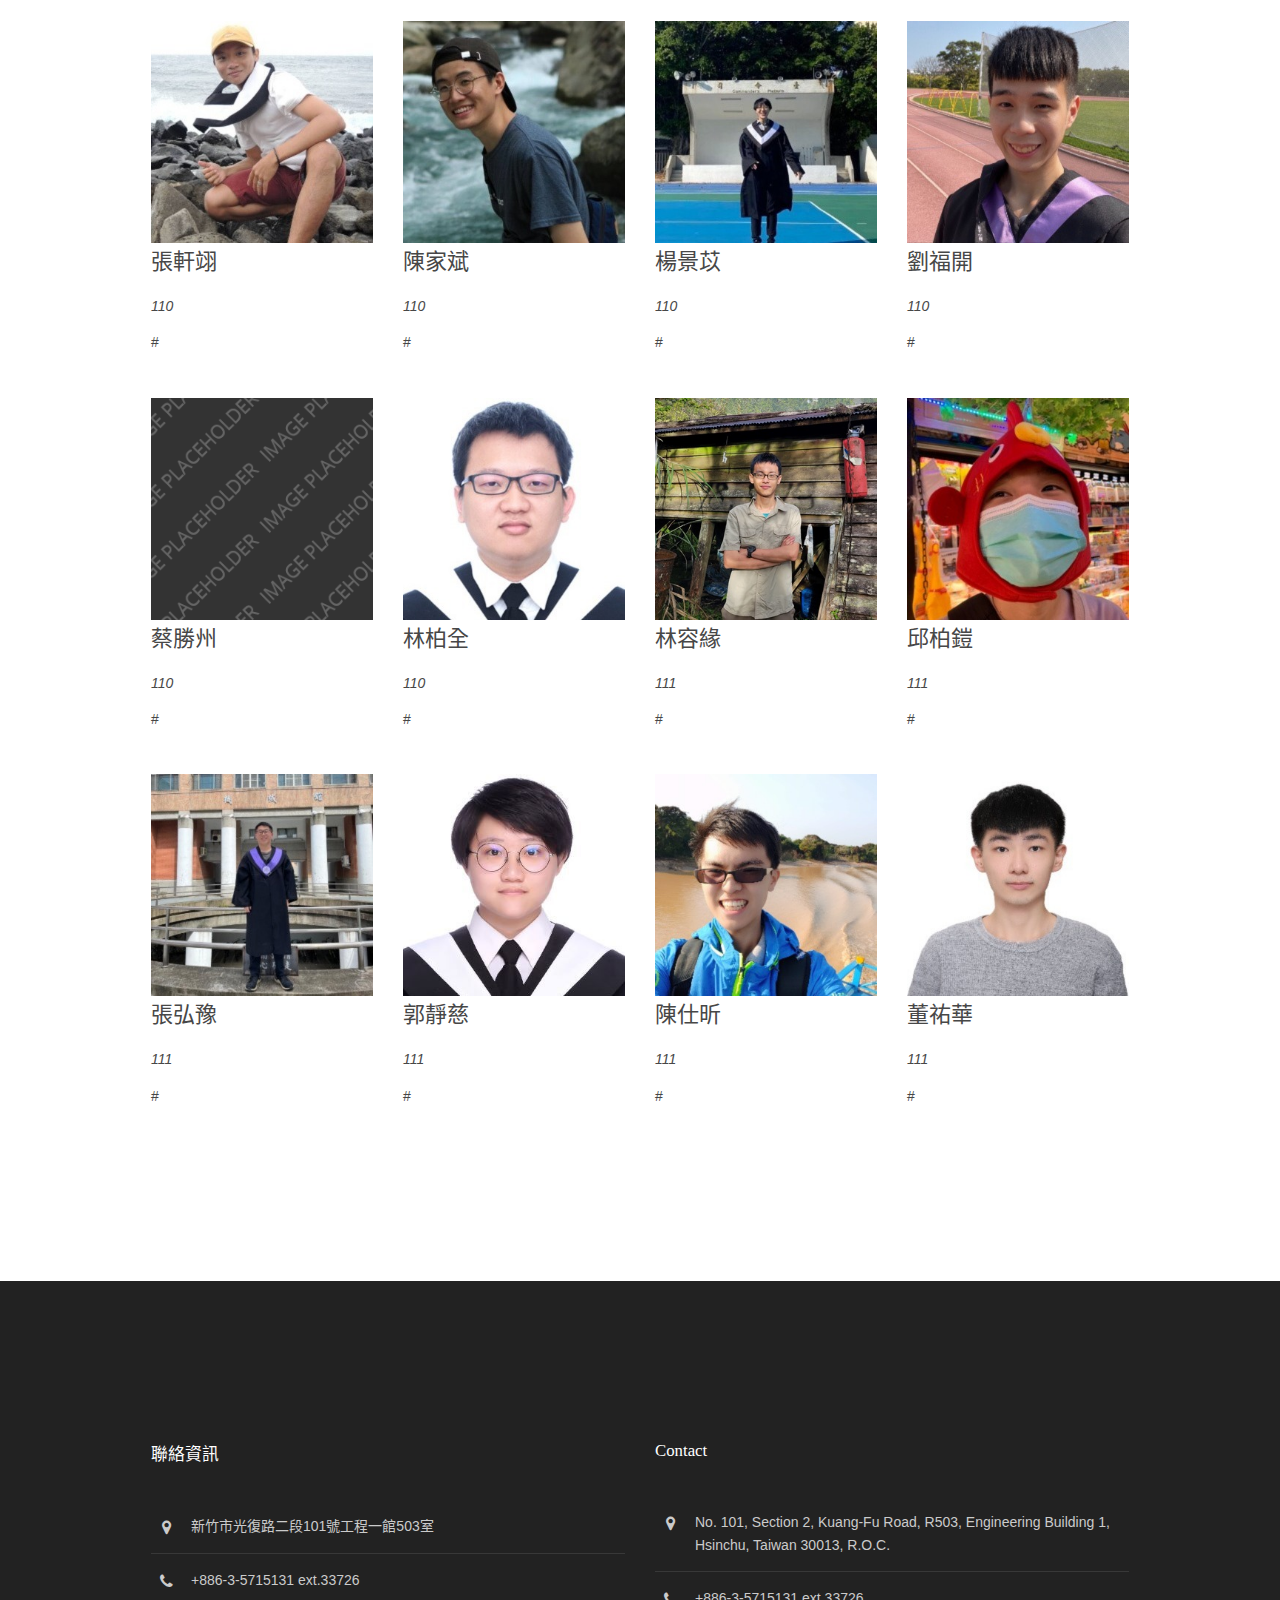
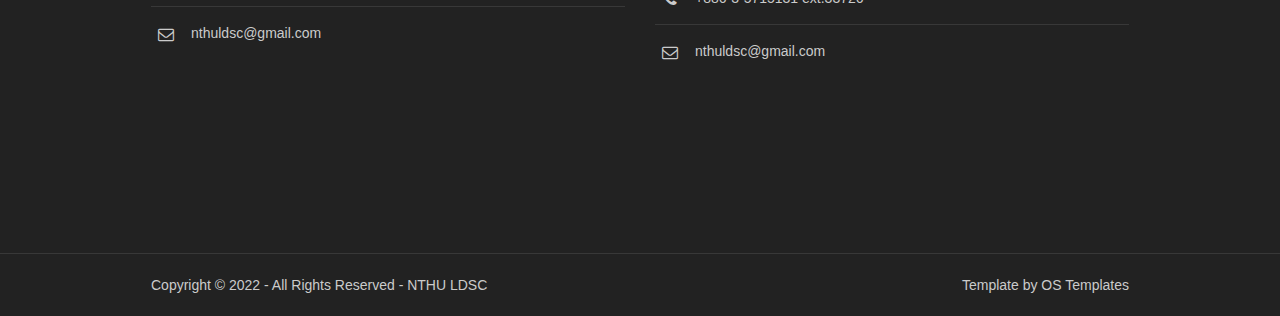
==== commit 6437501c: "1.8" ====
--- a/pages/member.html
+++ b/pages/member.html
@@ -20,7 +20,7 @@
     <div class="wrapper row1">
         <header id="header" class="hoc clear">
             <div id="logo" class="fl_left">
-                <h1><a href="index.html">Lab of Dynamic Systems and Control</a></h1>
+                <h1><a href="../index.html">Lab of Dynamic Systems and Control</a></h1>
             </div>
             <nav id="mainav" class="fl_right">
                 <ul class="clear">
@@ -58,7 +58,7 @@
                             <div class="two_quarter">
                                 <h6 class="heading">葉廷仁 特聘教授 | Prof. Ting-Jen Yeh</h6>
                                 <span>Ph.D., Massachusetts Institute of Technology</span>
-                                <p>研究專長：自動控制、流體動力控制、磁浮系統、慣性平台技術</p>
+                                <p>研究專長：自動控制、機器人系統、醫療自動化、電動車輪控制</p>
                                 <p>聯絡電話：03-5742922</p>
                                 <p>辦公室：工一館514室</p>
                                 <p>Email：tyeh@pme.nthu.edu.tw</p>
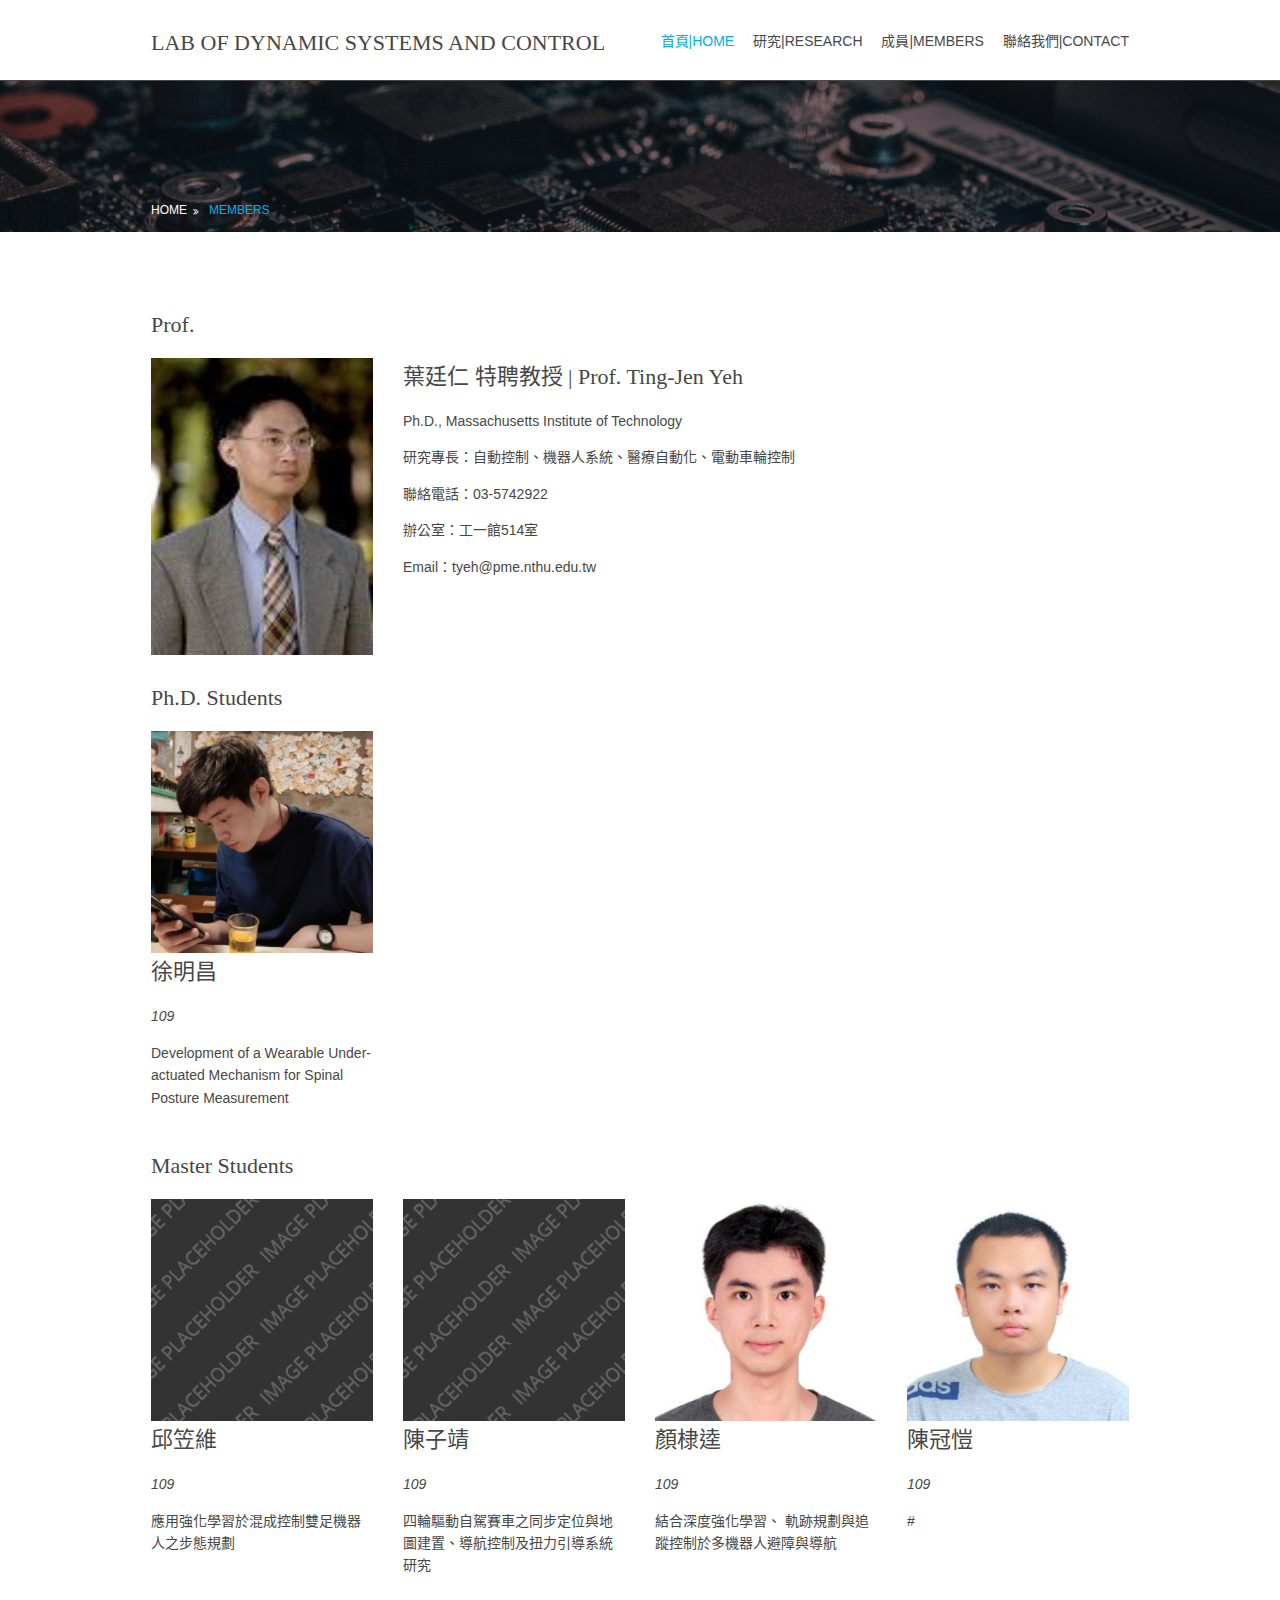
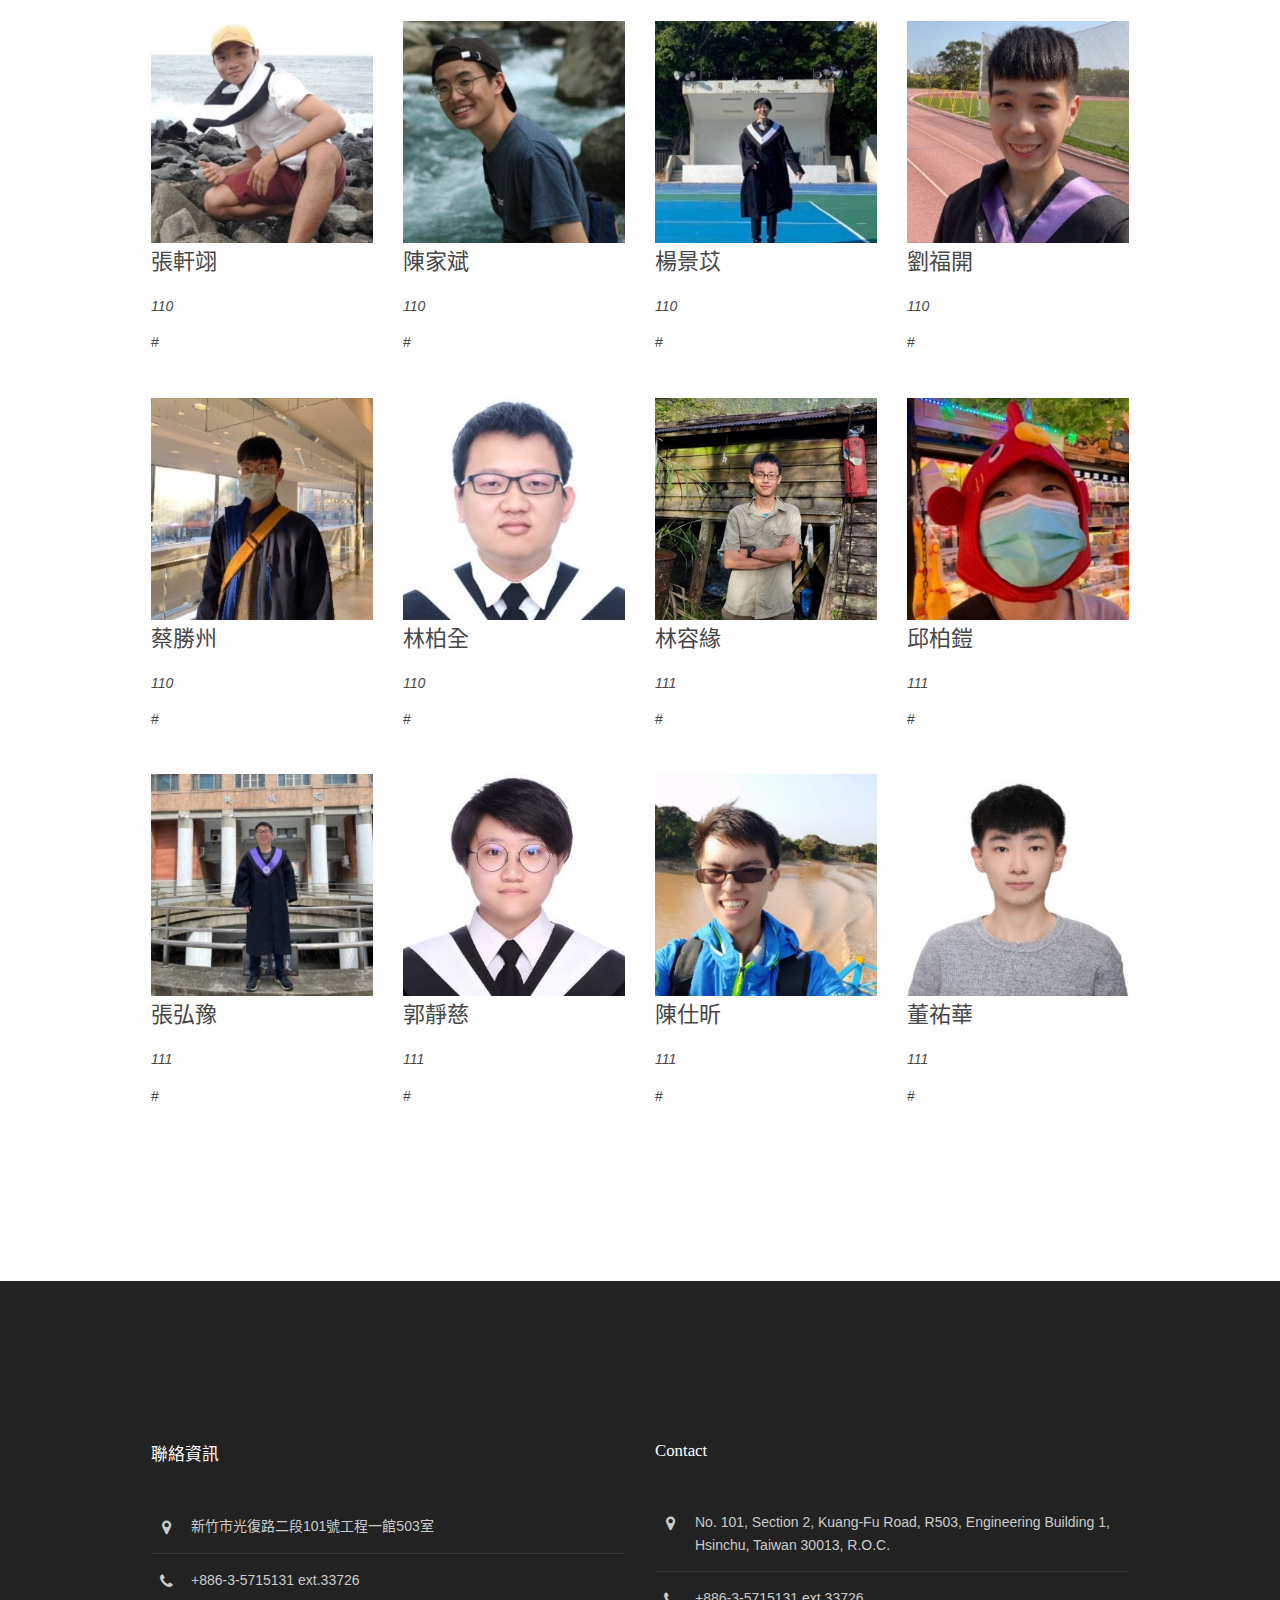
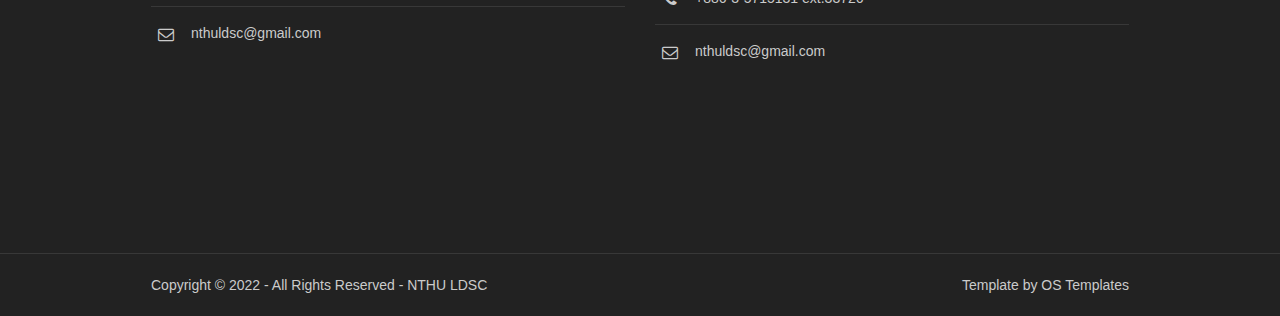
==== commit c87128cb: "1.9" ====
--- a/pages/member.html
+++ b/pages/member.html
@@ -107,7 +107,7 @@
                             <li class="one_quarter">
                                 <article>
                                     <figure>
-                                        <img src="../images/demo/gallery/01.png" alt="">
+                                        <img src="../images/members/YEN_TI_KUEI.jpg" alt="">
                                         <figcaption class="heading">顏棣逵</figcaption>
                                     </figure>
                                     <em>109</em>
@@ -169,7 +169,7 @@
                             <li class="one_quarter first">
                                 <article>
                                     <figure>
-                                        <img src="../images/demo/gallery/01.png" alt="">
+                                        <img src="../images/members/TSAI_SHENG_CHOU.jpg" alt="">
                                         <figcaption class="heading">蔡勝州</figcaption>
                                     </figure>
                                     <em>110</em>
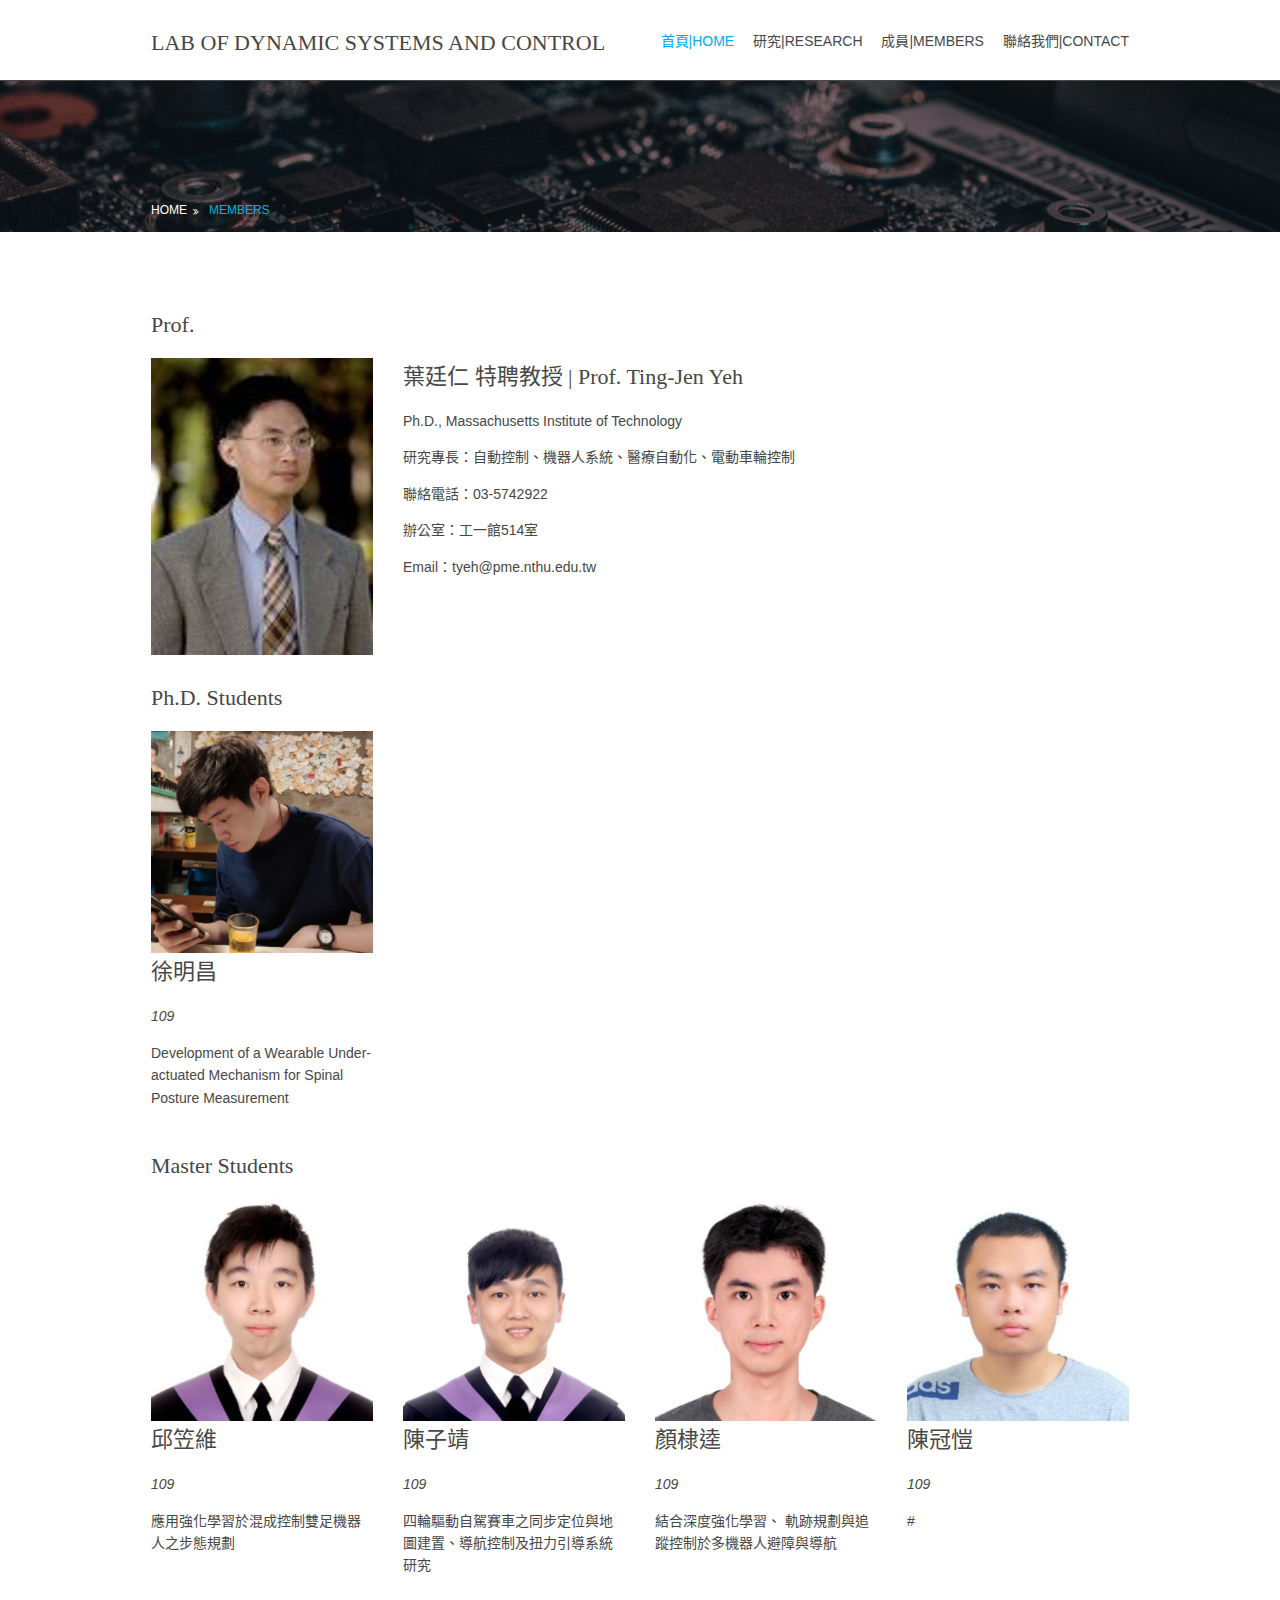
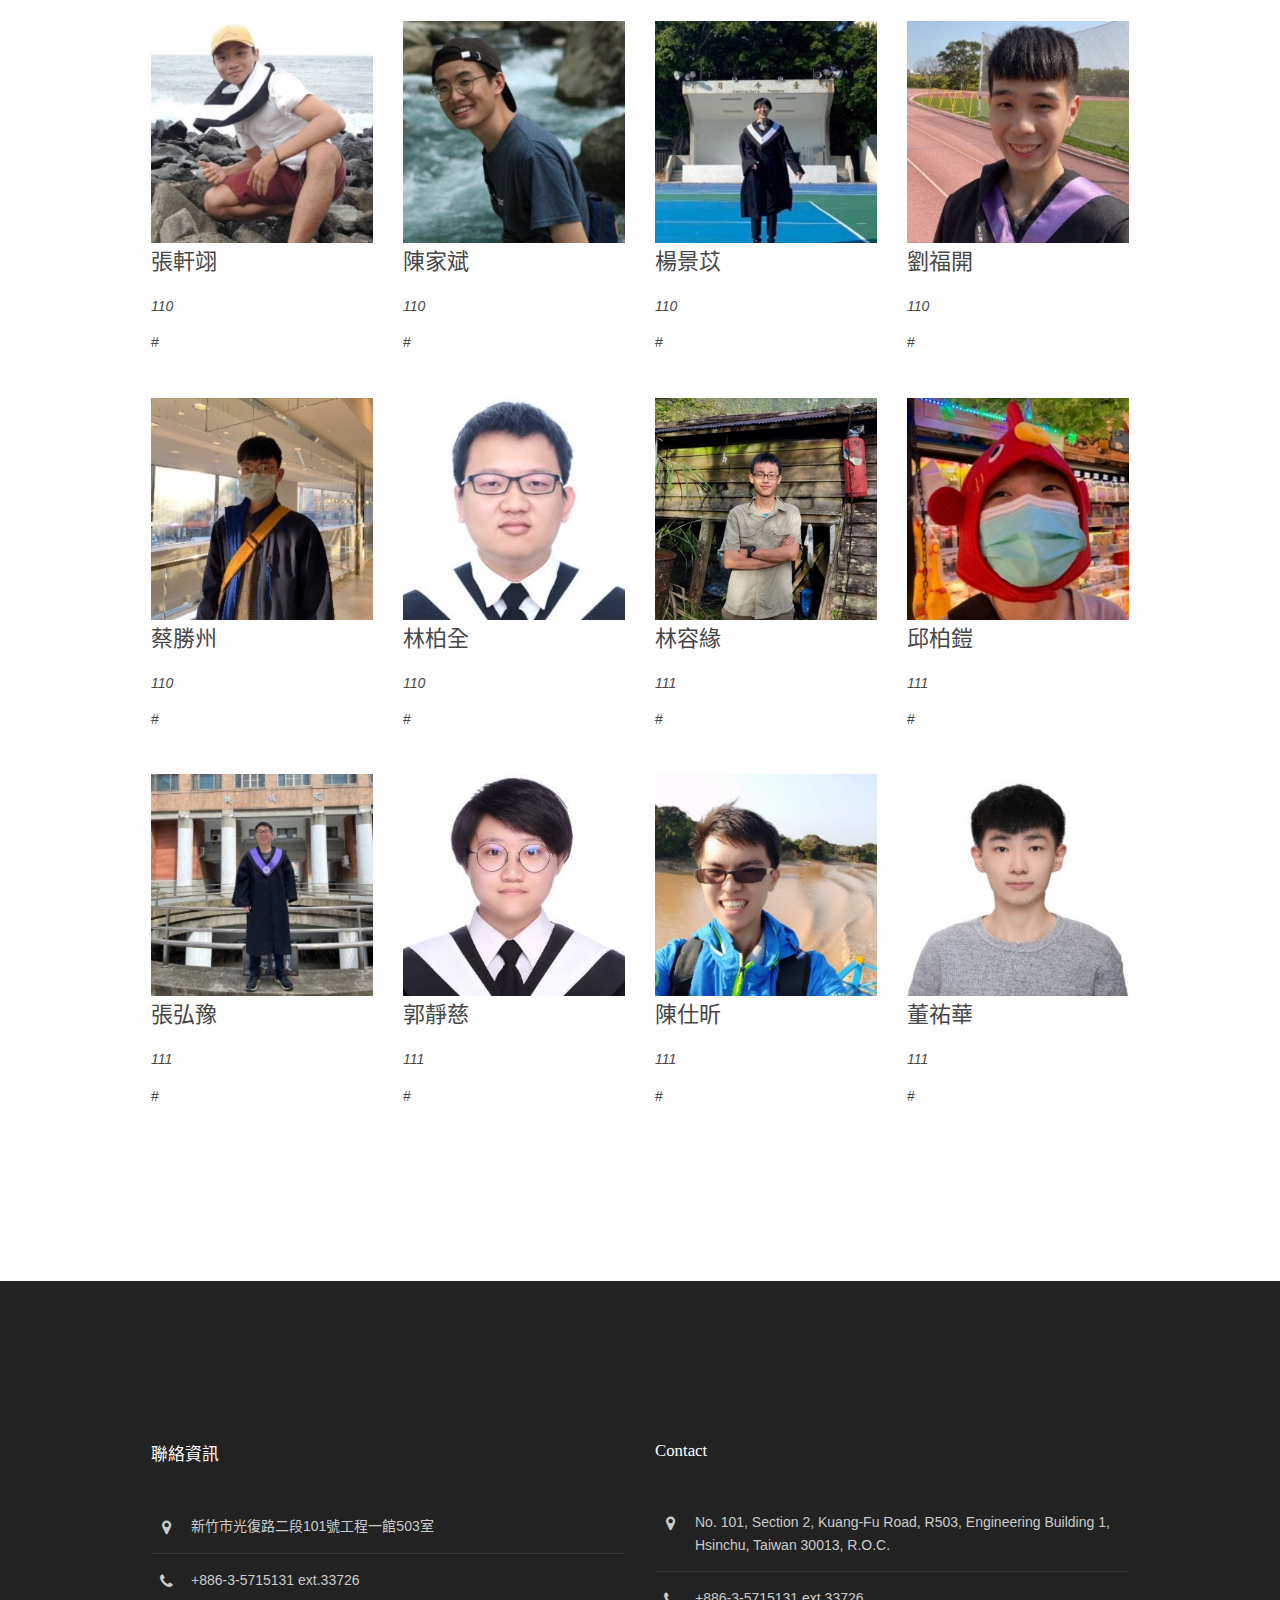
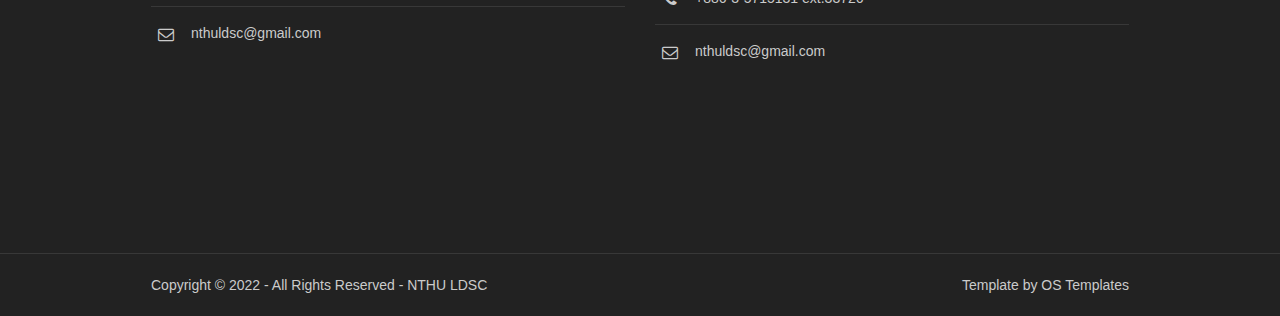
==== commit 3056171b: "1.92" ====
--- a/pages/member.html
+++ b/pages/member.html
@@ -87,7 +87,7 @@
                             <li class="one_quarter first">
                                 <article>
                                     <figure>
-                                        <img src="../images/demo/gallery/01.png" alt="">
+                                        <img src="../images/members/QIU_LI_WEI.jpg" alt="">
                                         <figcaption class="heading">邱笠維</figcaption>
                                     </figure>
                                     <em>109</em>
@@ -97,7 +97,7 @@
                             <li class="one_quarter">
                                 <article>
                                     <figure>
-                                        <img src="../images/demo/gallery/01.png" alt="">
+                                        <img src="../images/members/CHEN_ZI_JING.jpg" alt="">
                                         <figcaption class="heading">陳子靖</figcaption>
                                     </figure>
                                     <em>109</em>
